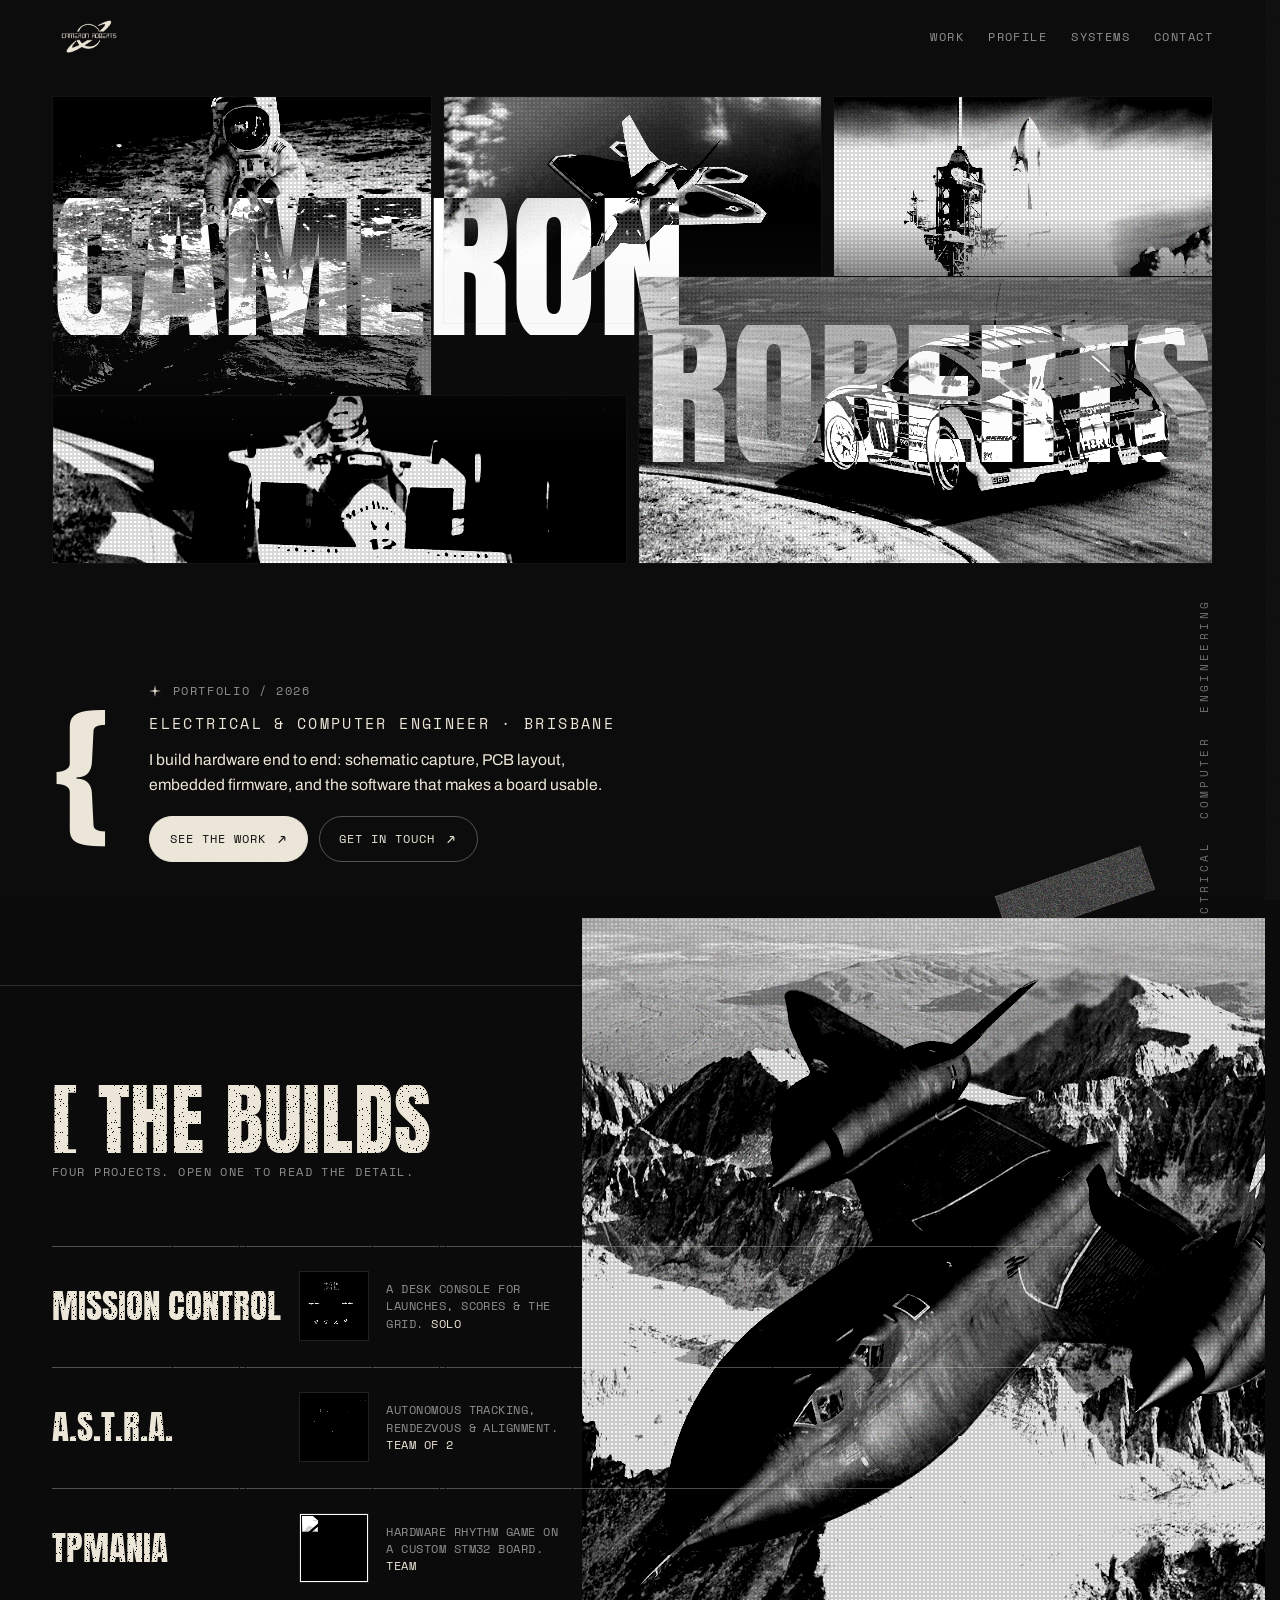
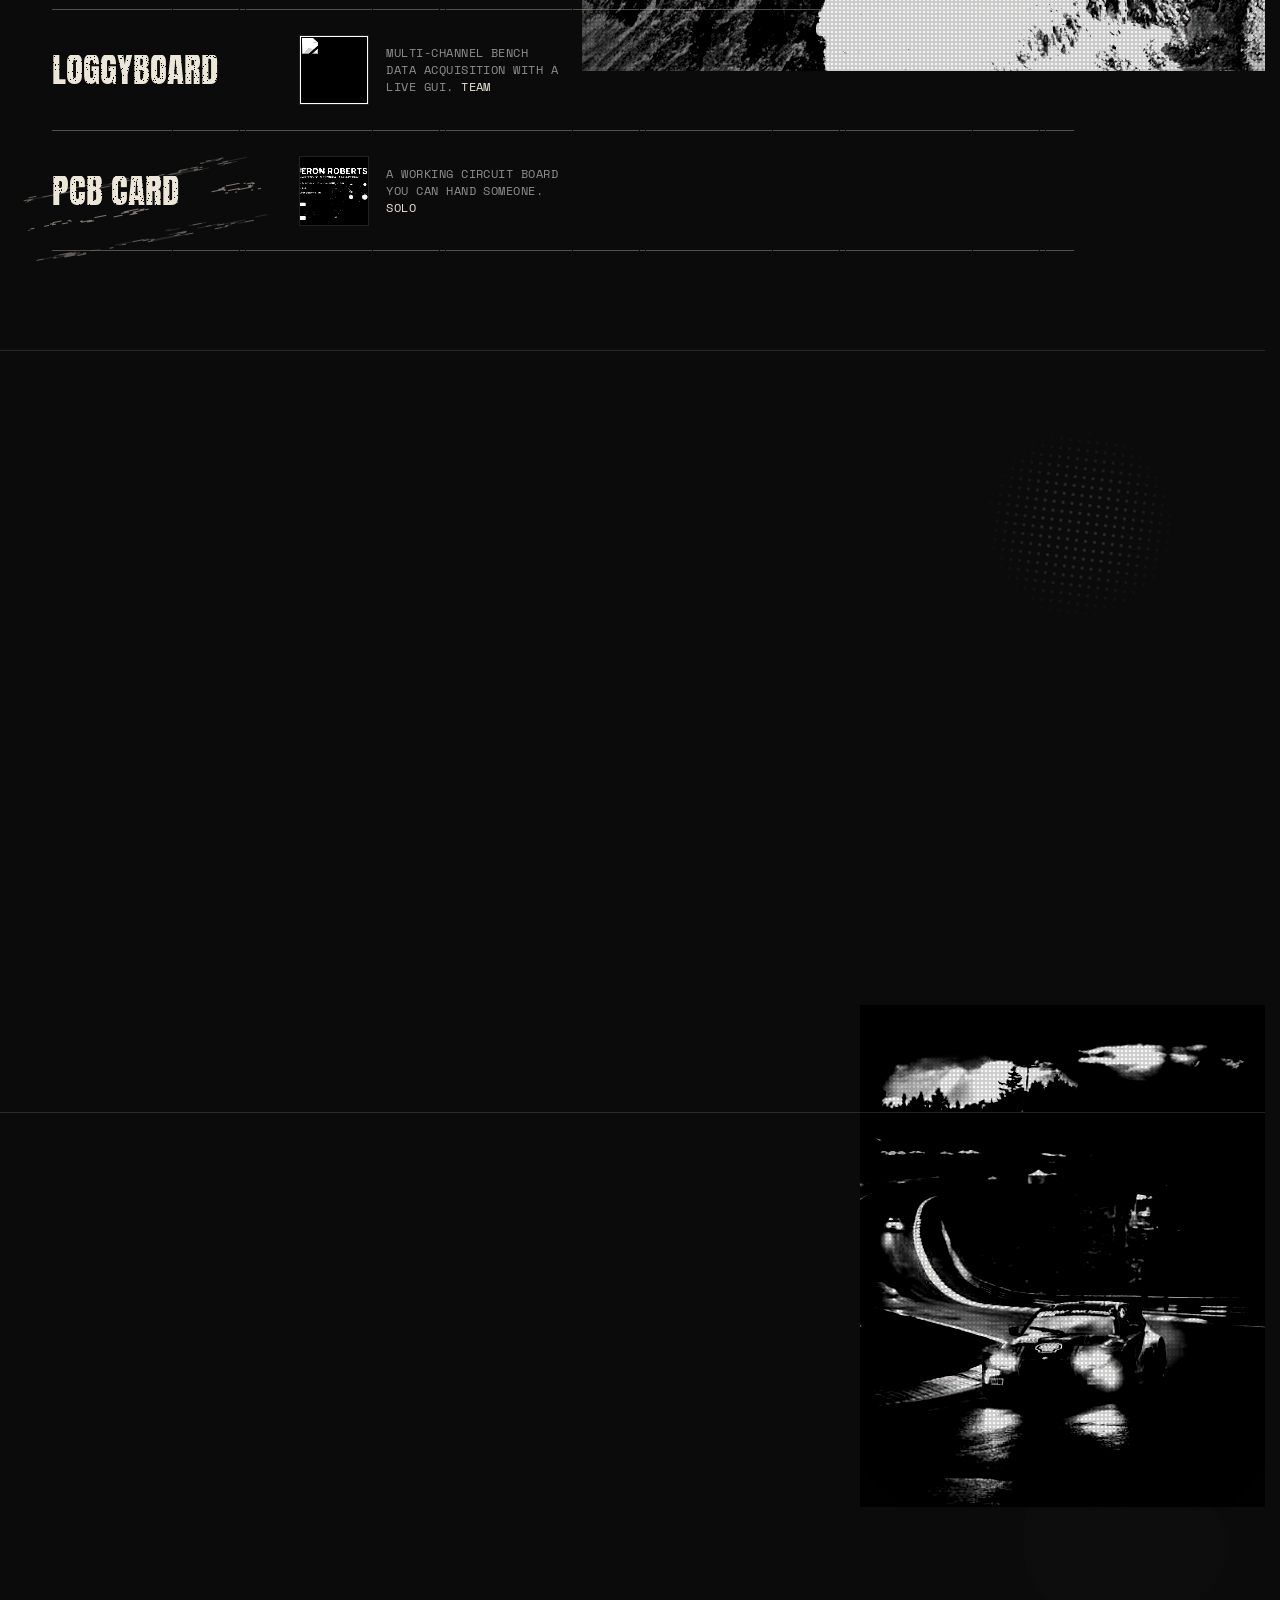
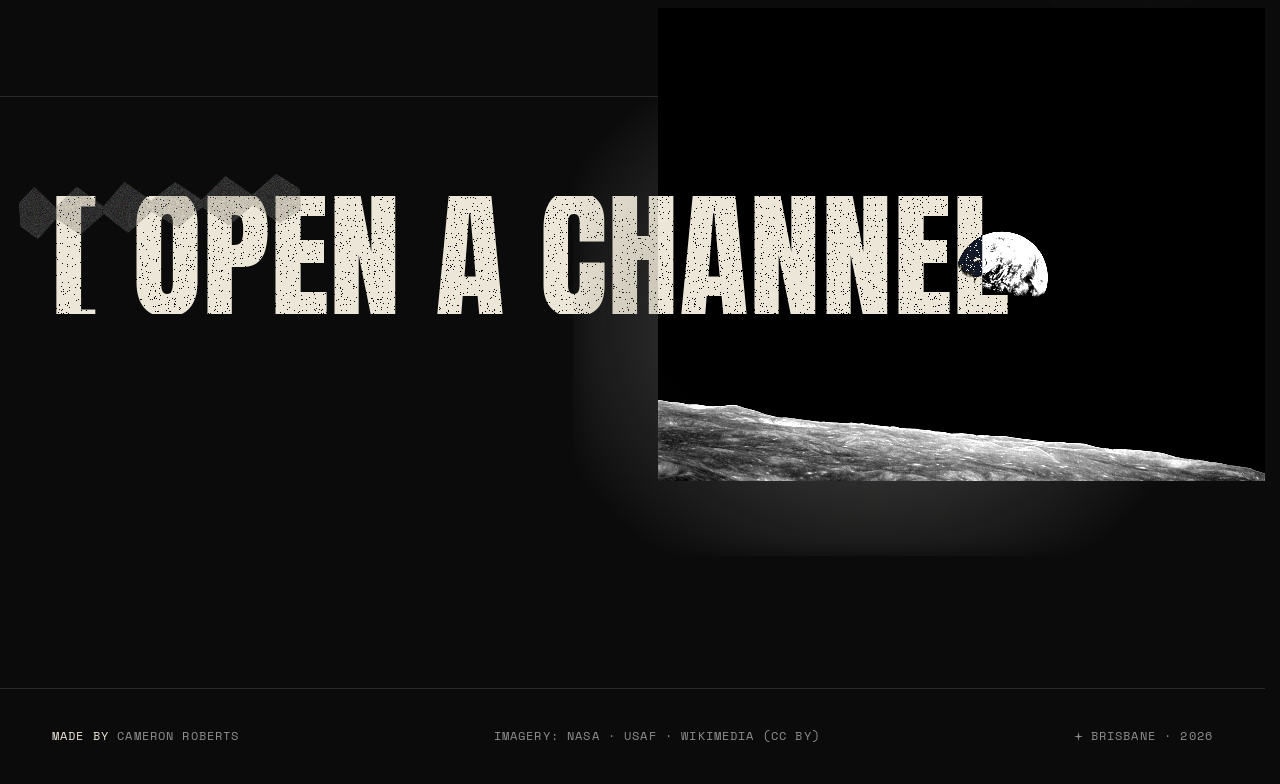
==== index.html @ d5a734cd "Add 3D wireframe cinematic intro on first load - New assets/js/intro3d.js: a ~9s continuous-camera f" ====
<!doctype html>
<html lang="en">
<head>
<meta charset="utf-8" />
<meta name="viewport" content="width=device-width, initial-scale=1, viewport-fit=cover" />
<title>Cameron Roberts — Portfolio</title>
<meta name="description" content="Cameron Roberts. Electrical and computer engineer in Brisbane. Hardware end to end: schematic, PCB, firmware, and the software that makes it usable." />
<meta name="theme-color" content="#0b0b0b" />
<link rel="icon" href="assets/img/logo.svg" type="image/svg+xml" />
<meta property="og:type" content="website" />
<meta property="og:title" content="Cameron Roberts — Portfolio" />
<meta property="og:description" content="Electrical and computer engineer. Hardware end to end." />
<meta property="og:image" content="https://cameronroberts.me/Photos/card.png" />
<meta property="og:url" content="https://cameronroberts.me" />
<meta name="twitter:card" content="summary_large_image" />
<link rel="preconnect" href="https://fonts.googleapis.com" />
<link rel="preconnect" href="https://fonts.gstatic.com" crossorigin />
<link href="https://fonts.googleapis.com/css2?family=Anton&family=Archivo:wght@400;500;600;800;900&family=Space+Mono:wght@400;700&display=swap" rel="stylesheet" />
<link rel="stylesheet" href="assets/css/main.css" />
<script>if(!window.matchMedia('(prefers-reduced-motion:reduce)').matches){document.documentElement.classList.add('js');}</script>
<!-- intro gate: decide (synchronously) whether the 3D intro plays this load -->
<script>(function(){var play=false;try{play=!matchMedia('(prefers-reduced-motion:reduce)').matches&&!(innerWidth<820||/Mobi|Android|iPhone|iPad/i.test(navigator.userAgent))&&!sessionStorage.getItem('introPlayed')&&!(navigator.connection&&navigator.connection.saveData);if(play){var c=document.createElement('canvas');play=!!(window.WebGLRenderingContext&&(c.getContext('webgl')||c.getContext('experimental-webgl')));}}catch(e){play=false;}window.PLAY_INTRO=play;if(play){try{sessionStorage.setItem('introPlayed','1');}catch(e){}var s=document.createElement('style');s.textContent='#loader{display:none!important}';document.head.appendChild(s);}})();</script>
<script type="importmap">
{"imports":{"three":"https://cdn.jsdelivr.net/npm/three@0.160.0/build/three.module.js","three/addons/":"https://cdn.jsdelivr.net/npm/three@0.160.0/examples/jsm/","gsap":"https://cdn.jsdelivr.net/npm/gsap@3.12.5/+esm"}}
</script>
<script type="module" src="assets/js/intro3d.js"></script>
</head>
<body>

<a class="skip-link" href="#main">Skip to content</a>
<div class="filmgrain" aria-hidden="true"></div>

<!-- GLITCH LOADER -->
<div class="loader" id="loader" aria-hidden="true">
  <img class="loader__logo" src="assets/img/logo.png" alt="" />
  <div class="loader__line mono">Receiving signal</div>
  <div class="loader__scan" aria-hidden="true"></div>
</div>

<!-- ============================ MASTHEAD ============================ -->
<header>
  <nav class="nav" aria-label="Primary">
    <a class="brand" href="#main"><img src="assets/img/logo.png" alt="Cameron Roberts" /></a>
    <div class="nav__links">
      <a href="#work">Work</a><a href="#profile">Profile</a><a href="#systems">Systems</a><a href="#contact">Contact</a>
    </div>
  </nav>

  <section class="masthead" aria-labelledby="mh-h1">
    <h1 id="mh-h1" class="vh">Cameron Roberts, electrical and computer engineer in Brisbane.</h1>

    <div class="collage" aria-hidden="true">
      <figure class="c1"><img src="assets/img/aldrin.jpg" alt="" loading="eager" /></figure>
      <figure class="c2"><img src="assets/img/jet1.jpg" alt="" loading="eager" /></figure>
      <figure class="c3"><img src="assets/img/space1.jpg" alt="" loading="eager" /></figure>
      <figure class="c4"><img src="assets/img/nur.jpg" alt="" loading="lazy" /></figure>
      <figure class="c5"><img src="assets/img/moto1.jpg" alt="" loading="lazy" /></figure>
      <div class="blend"><span>Cameron</span><span>Roberts</span></div>
    </div>

    <div class="introbar">
      <span class="brace" aria-hidden="true">{</span>
      <div class="mh__info">
        <div class="mh__kicker"><span class="star" aria-hidden="true"></span><span class="mono">Portfolio / 2026</span></div>
        <p class="mh__role">Electrical &amp; Computer Engineer · Brisbane</p>
        <p class="mh__intro">I build hardware end to end: schematic capture, PCB layout, embedded firmware, and the software that makes a board usable.</p>
        <div class="mh__cta">
          <a class="pill pill--solid" href="#work">See the work<span class="pill__arrow" aria-hidden="true">↗</span></a>
          <a class="pill" href="#contact">Get in touch<span class="pill__arrow" aria-hidden="true">↗</span></a>
        </div>
      </div>
      <div class="mh__side" aria-hidden="true"><span>Electrical</span><span>Computer</span><span>Engineering</span></div>
    </div>
    <div class="scrap scrap--tape" aria-hidden="true" style="bottom:7%;right:9%"></div>
  </section>
</header>

<main id="main">
  <!-- ============================ WORK ============================ -->
  <section class="sec" id="work" aria-labelledby="work-title">
    <div class="work__aside" aria-hidden="true"><img src="assets/img/jet2.jpg" alt="" loading="lazy" /></div>
    <div class="scrap scrap--scratch" aria-hidden="true" style="bottom:9%;left:1%"></div>
    <div class="wrap">
      <header class="sec__head" data-reveal>
        <h2 class="sec__title glitch" id="work-title" data-text="[ The Builds">[ The Builds</h2>
        <p class="sec__sub">Four projects. Open one to read the detail.</p>
      </header>
      <div class="worklist" data-reveal>
        <div class="wrows">
          <button class="wrow" type="button" data-dialog="dlg-mission" aria-haspopup="dialog">
            <span class="wtitle glitch" data-text="Mission Control">Mission Control</span>
            <span class="wthumb"><img src="assets/img/MISSIONCONTROL.png" alt="" loading="lazy" /></span>
            <span class="wblurb">A desk console for launches, scores &amp; the grid. <em>Solo</em></span>
          </button>
          <button class="wrow" type="button" data-dialog="dlg-astra" aria-haspopup="dialog">
            <span class="wtitle glitch" data-text="A.S.T.R.A.">A.S.T.R.A.</span>
            <span class="wthumb"><img src="Photos/GUI_ASTRA.png" alt="" loading="lazy" /></span>
            <span class="wblurb">Autonomous tracking, rendezvous &amp; alignment. <em>Team of 2</em></span>
          </button>
          <button class="wrow" type="button" data-dialog="dlg-tpmania" aria-haspopup="dialog">
            <span class="wtitle glitch" data-text="TPMania">TPMania</span>
            <span class="wthumb"><img src="Photos/TPmania.png" alt="" loading="lazy" /></span>
            <span class="wblurb">Hardware rhythm game on a custom STM32 board. <em>Team</em></span>
          </button>
          <button class="wrow" type="button" data-dialog="dlg-loggy" aria-haspopup="dialog">
            <span class="wtitle glitch" data-text="LoggyBoard">LoggyBoard</span>
            <span class="wthumb"><img src="Photos/Loggy.png" alt="" loading="lazy" /></span>
            <span class="wblurb">Multi-channel bench data acquisition with a live GUI. <em>Team</em></span>
          </button>
          <button class="wrow" type="button" data-dialog="dlg-card" aria-haspopup="dialog">
            <span class="wtitle glitch" data-text="PCB Card">PCB Card</span>
            <span class="wthumb"><img src="Photos/card.png" alt="" loading="lazy" /></span>
            <span class="wblurb">A working circuit board you can hand someone. <em>Solo</em></span>
          </button>
        </div>
      </div>
    </div>
  </section>

  <!-- ============================ PROFILE ============================ -->
  <section class="sec" id="profile" aria-labelledby="profile-title">
    <div class="profile__aside" aria-hidden="true"><img src="assets/img/gt3.jpeg" alt="" loading="lazy" /></div>
    <div class="scrap scrap--dots" aria-hidden="true" style="top:10%;right:7%"></div>
    <div class="wrap">
      <header class="sec__head sec__head--split" data-reveal>
        <div>
          <h2 class="sec__title glitch" id="profile-title" data-text="[ The Operator">[ The Operator</h2>
          <p class="sec__sub">The person behind the boards</p>
        </div>
        <div class="sec__shape" aria-hidden="true"></div>
      </header>
      <div class="profile__grid">
        <div data-reveal>
          <p>I'm a fourth-year Bachelor and Master of <b>Electrical &amp; Computer Engineering</b> student at the University of Queensland. I like where firmware meets fabrication: copper traces, control loops, and the moment a board you laid out yourself boots for the first time.</p>
          <p>My interests run toward <b>space, defence, and motorsport</b>. Fields where the engineering has to be ambitious and unforgiving. Off the bench I'm digging through records, or reading about Apollo.</p>
          <p>Most of what's here I designed end to end: schematic, layout, firmware, and the interface that makes the hardware usable. I like the full stack of a physical product, from the first net to the last detail.</p>
        </div>
        <div class="manifest" data-reveal>
          <div class="manifest__row"><span class="k">Discipline</span><span class="d" aria-hidden="true"></span><span class="v">Elec / Comp Eng</span></div>
          <div class="manifest__row"><span class="k">Station</span><span class="d" aria-hidden="true"></span><span class="v">UQ · Brisbane</span></div>
          <div class="manifest__row"><span class="k">Program</span><span class="d" aria-hidden="true"></span><span class="v">BE / ME · Yr 4</span></div>
          <div class="manifest__row"><span class="k">Focus</span><span class="d" aria-hidden="true"></span><span class="v">Embedded · PCB</span></div>
          <div class="manifest__row"><span class="k">Vector</span><span class="d" aria-hidden="true"></span><span class="v">Space · Defence</span></div>
          <div class="manifest__row"><span class="k">Status</span><span class="d" aria-hidden="true"></span><span class="v">Open to roles</span></div>
        </div>
      </div>
    </div>
  </section>

  <!-- ============================ SYSTEMS ============================ -->
  <section class="sec" id="systems" aria-labelledby="systems-title">
    <div class="scrap scrap--blob" aria-hidden="true" style="bottom:12%;right:3%"></div>
    <div class="wrap">
      <header class="sec__head" data-reveal>
        <h2 class="sec__title glitch" id="systems-title" data-text="[ Systems">[ Systems</h2>
        <p class="sec__sub">What I bring to the bench</p>
      </header>
      <div class="caps" data-reveal>
        <div class="cap"><h3>Hardware <span class="n">/01</span></h3><ul><li>Schematic capture</li><li>Multi-layer PCB</li><li>RF / antenna</li><li>Signal integrity</li><li>Design for mfg</li></ul></div>
        <div class="cap"><h3>Embedded <span class="n">/02</span></h3><ul><li>C / C++</li><li>STM32 · nRF52</li><li>ESP32 · RTOS</li><li>BLE · I2C · SPI</li><li>Bare-metal</li></ul></div>
        <div class="cap"><h3>Control / Vision <span class="n">/03</span></h3><ul><li>Closed-loop control</li><li>Servo drive</li><li>Computer vision</li><li>ArUco tracking</li><li>Sensor fusion</li></ul></div>
        <div class="cap"><h3>Interfaces <span class="n">/04</span></h3><ul><li>Custom GUIs</li><li>Live telemetry</li><li>Python tooling</li><li>Data logging</li><li>Web front-ends</li></ul></div>
      </div>
    </div>
  </section>

  <!-- ============================ CONTACT ============================ -->
  <section class="sec" id="contact" aria-labelledby="contact-title">
    <div class="contact__aside" aria-hidden="true"><img src="assets/img/earthrise.jpg" alt="" loading="lazy" /></div>
    <div class="scrap scrap--tear" aria-hidden="true" style="top:13%;left:1.5%"></div>
    <div class="wrap">
      <h2 class="contact__big glitch" id="contact-title" data-text="[ Open a channel">[ Open a channel</h2>
      <div class="channels">
        <a class="channel" href="mailto:cameron.roberts1502@gmail.com" data-reveal>
          <span class="channel__k">Email</span><span class="channel__v">cameron.roberts1502@gmail.com</span><span class="channel__arrow" aria-hidden="true">↗</span>
        </a>
        <a class="channel" href="https://www.linkedin.com/in/cameron-roberts-b2ba00300/" target="_blank" rel="noopener noreferrer" data-reveal>
          <span class="channel__k">LinkedIn</span><span class="channel__v">in/cameron-roberts <small>opens in new tab</small></span><span class="channel__arrow" aria-hidden="true">↗</span>
        </a>
        <a class="channel" href="https://github.com/cameronroberts1502" target="_blank" rel="noopener noreferrer" data-reveal>
          <span class="channel__k">GitHub</span><span class="channel__v">@cameronroberts1502 <small>opens in new tab</small></span><span class="channel__arrow" aria-hidden="true">↗</span>
        </a>
      </div>
    </div>
  </section>
</main>

<footer>
  <span><b>Made by</b> Cameron Roberts</span>
  <span>Imagery: NASA · USAF · Wikimedia (CC BY)</span>
  <span><span class="star" aria-hidden="true"></span> Brisbane · <span id="year">2026</span></span>
</footer>

<!-- ============================ PROJECT DIALOGS ============================ -->
<section aria-label="Project details">
<dialog id="dlg-mission" aria-labelledby="dlg-mission-t">
  <div class="dlg__head">
    <div><h2 class="dlg__title" id="dlg-mission-t">Mission Control</h2><p class="dlg__sub">A desk console for launches, scores &amp; the grid · Solo</p></div>
    <button class="dlg__close" type="button" data-close aria-label="Close"><span aria-hidden="true">✕</span></button>
  </div>
  <div class="dlg__body">
    <h3>Overview</h3>
    <p>A small desk device that keeps the things I follow one button away. A custom PCB built around a Seeed Studio XIAO ESP32-C3 drives an OLED display and four tactile buttons, pulling live data over Wi-Fi and rendering it on the screen.</p>
    <p>Each button is a mode. One cycles the top five upcoming rocket launches with a live countdown to lift-off. The others jump to NBA live scores, NHL live scores, and a Formula 1 view: countdown to the next race, the latest race results, and the current drivers' championship ladder.</p>
    <h3>Specifications</h3>
    <dl class="dlg__spec">
      <div><dt>MCU</dt><dd>Seeed XIAO ESP32-C3</dd></div><div><dt>Display</dt><dd>OLED (SPI)</dd></div>
      <div><dt>Input</dt><dd>4 tactile buttons</dd></div><div><dt>Link</dt><dd>Wi-Fi · REST APIs</dd></div>
      <div><dt>Board</dt><dd>Custom PCB</dd></div><div><dt>Power</dt><dd>USB-C</dd></div>
    </dl>
    <h3>Highlights</h3>
    <ul class="dlg__points">
      <li>One custom board integrating the ESP32-C3, OLED and four-button I/O.</li>
      <li>Firmware fetches and parses live JSON over Wi-Fi, then lays it out on the OLED.</li>
      <li>Four modes: launch countdowns, NBA scores, NHL scores, and Formula 1.</li>
      <li>F1 mode shows the next-race countdown, latest results and the drivers' standings.</li>
    </ul>
    <h3>Gallery</h3>
    <div class="dlg__gallery"><img src="assets/img/MISSIONCONTROL.png" alt="Mission Control PCB layout: a board around a Seeed XIAO ESP32-C3 with an OLED footprint and four buttons marked with rocket, basketball, hockey and chequered-flag icons." loading="lazy" /></div>
  </div>
</dialog>
<dialog id="dlg-astra" aria-labelledby="dlg-astra-t">
  <div class="dlg__head">
    <div><h2 class="dlg__title" id="dlg-astra-t">A.S.T.R.A.</h2><p class="dlg__sub">Autonomous tracking, rendezvous &amp; alignment · Team of 2</p></div>
    <button class="dlg__close" type="button" data-close aria-label="Close"><span aria-hidden="true">✕</span></button>
  </div>
  <div class="dlg__body">
    <h3>Overview</h3>
    <p>A vehicle that finds a target, lines itself up, and closes the gap on its own. A pan-and-tilt camera locks onto a fiducial marker, estimates its relative pose, and drives a closed-loop alignment until capture. The rendezvous problem real spacecraft solve, scaled to the bench.</p>
    <p>An ESP32-CAM streams frames processed for ArUco marker detection, recovering the target's relative position and orientation. Seeed XIAO nRF52840 controllers run the control loop and drive pan/tilt servos to keep the marker centred, while a Bluetooth Low Energy link carries telemetry between nodes.</p>
    <h3>Specifications</h3>
    <dl class="dlg__spec">
      <div><dt>Controller</dt><dd>XIAO nRF52840</dd></div><div><dt>Vision</dt><dd>ESP32-CAM · ArUco</dd></div>
      <div><dt>Actuation</dt><dd>Pan / tilt servos</dd></div><div><dt>Link</dt><dd>Bluetooth LE</dd></div>
      <div><dt>Language</dt><dd>C</dd></div><div><dt>Role</dt><dd>Team of two</dd></div>
    </dl>
    <h3>Highlights</h3>
    <ul class="dlg__points">
      <li>Closed-loop visual servoing: detect marker, estimate pose, correct, converge.</li>
      <li>Wireless BLE command and telemetry between distributed microcontroller nodes.</li>
      <li>Hand-tuned control loop built for deterministic, low-latency response.</li>
      <li>Spanned mechanics, electronics, vision and firmware across two people.</li>
    </ul>
    <h3>Gallery</h3>
    <div class="dlg__gallery">
      <img src="Photos/GUI_ASTRA.png" alt="A.S.T.R.A. mission-control interface: range to target, link quality, closing velocity and live pitch, yaw and roll readouts." loading="lazy" />
      <video controls muted playsinline preload="metadata" poster="Photos/ASTRA.png" aria-label="Video of the A.S.T.R.A. platform tracking its docking target.">
        <source src="Photos/IMG_4464.mp4" type="video/mp4" />
      </video>
    </div>
  </div>
</dialog>

<dialog id="dlg-tpmania" aria-labelledby="dlg-tpmania-t">
  <div class="dlg__head">
    <div><h2 class="dlg__title" id="dlg-tpmania-t">TPMania</h2><p class="dlg__sub">A hardware rhythm game built from scratch · Team</p></div>
    <button class="dlg__close" type="button" data-close aria-label="Close"><span aria-hidden="true">✕</span></button>
  </div>
  <div class="dlg__body">
    <h3>Overview</h3>
    <p>An arcade-style rhythm game that runs on hardware we designed and assembled, not on a screen. Players hit illuminated buttons in time with patterns rendered across an LED matrix, all orchestrated by an STM32 reading input and driving the lights in real time.</p>
    <p>A custom PCB ties together the STM32, the LED matrix and a bank of illuminated arcade buttons. Firmware handles beat timing, input scanning, scoring and the lighting choreography under a tight real-time budget.</p>
    <h3>Specifications</h3>
    <dl class="dlg__spec">
      <div><dt>Controller</dt><dd>STM32</dd></div><div><dt>Display</dt><dd>LED matrix</dd></div>
      <div><dt>Input</dt><dd>Arcade buttons</dd></div><div><dt>Board</dt><dd>Custom PCB</dd></div>
    </dl>
    <h3>Highlights</h3>
    <ul class="dlg__points">
      <li>One custom board integrating the MCU, matrix driving and button I/O.</li>
      <li>Real-time input scanning and beat sync under a tight timing budget.</li>
      <li>Hardware, firmware and gameplay split across the team.</li>
    </ul>
    <h3>Gallery</h3>
    <div class="dlg__gallery"><img src="Photos/TPmania.png" alt="TPMania arcade rhythm game: custom PCB with an LED matrix and illuminated arcade buttons." loading="lazy" /></div>
  </div>
</dialog>

<dialog id="dlg-loggy" aria-labelledby="dlg-loggy-t">
  <div class="dlg__head">
    <div><h2 class="dlg__title" id="dlg-loggy-t">LoggyBoard</h2><p class="dlg__sub">Multi-channel data acquisition &amp; logging · Team</p></div>
    <button class="dlg__close" type="button" data-close aria-label="Close"><span aria-hidden="true">✕</span></button>
  </div>
  <div class="dlg__body">
    <h3>Overview</h3>
    <p>A bench instrument that captures what you actually need when characterising a circuit or a moving rig: voltage, temperature and acceleration, streamed live into a custom interface for plotting and capture.</p>
    <p>A custom PCB built around an ATmega328P samples the sensors and streams readings to a bespoke GUI on a host machine for live visualisation and logging, with reliable framing so the data stays clean.</p>
    <h3>Specifications</h3>
    <dl class="dlg__spec">
      <div><dt>Controller</dt><dd>ATmega328P</dd></div><div><dt>Channels</dt><dd>V · Temp · Accel</dd></div>
      <div><dt>Board</dt><dd>Custom PCB</dd></div><div><dt>Interface</dt><dd>Custom GUI</dd></div>
    </dl>
    <h3>Highlights</h3>
    <ul class="dlg__points">
      <li>Custom board and firmware sampling three sensor domains at once.</li>
      <li>Live streaming to a bespoke GUI for real-time plotting and capture.</li>
      <li>Reliable framing so logged data stays clean and analysable.</li>
    </ul>
    <h3>Gallery</h3>
    <div class="dlg__gallery"><img src="Photos/Loggy.png" alt="LoggyBoard data-acquisition PCB sampling voltage, temperature and acceleration." loading="lazy" /></div>
  </div>
</dialog>

<dialog id="dlg-card" aria-labelledby="dlg-card-t">
  <div class="dlg__head">
    <div><h2 class="dlg__title" id="dlg-card-t">PCB Card</h2><p class="dlg__sub">A circuit board you can hand someone · Solo</p></div>
    <button class="dlg__close" type="button" data-close aria-label="Close"><span aria-hidden="true">✕</span></button>
  </div>
  <div class="dlg__body">
    <h3>Overview</h3>
    <p>A business card that's also a working circuit board. Hand it over, tap it to a phone, and it talks back: an antenna and NFC chip laid straight into the copper. No battery, no app, just tuned RF and a layout that doubles as the card's identity.</p>
    <h3>Specifications</h3>
    <dl class="dlg__spec">
      <div><dt>Board</dt><dd>Custom PCB</dd></div><div><dt>RF</dt><dd>Trace antenna</dd></div>
      <div><dt>Chip</dt><dd>NFC</dd></div><div><dt>Power</dt><dd>Harvested</dd></div>
    </dl>
    <h3>Highlights</h3>
    <ul class="dlg__points">
      <li>Antenna designed directly into the copper. RF layout that has to work.</li>
      <li>Passive tap-to-share with no battery or app.</li>
      <li>Layout doubles as graphic identity.</li>
    </ul>
    <h3>Gallery</h3>
    <div class="dlg__gallery"><img src="Photos/card.png" alt="A PCB business card with an NFC trace antenna etched into the copper." loading="lazy" /></div>
  </div>
</dialog>
</section>

<script src="assets/js/main.js" defer></script>
</body>
</html>
---- assets/css/main.css ----
/* =============================================================
   Cameron Roberts — grunge editorial (monochrome)
   Pure black ground · off-white · NO colour accent.
   Texture on photos + display type. 90s glitch on hover.
   ink #ECE6D8 on #0b0b0b = 15.8:1.
   ============================================================= */

:root{
  --bg:#0b0b0b; --bg-2:#141414; --panel:#191919;
  --ink:#ECE6D8; --muted:#8f8f8f; --faint:#6f6f6f;
  --rule:rgba(236,230,216,.14); --rule-2:rgba(236,230,216,.32);

  --display:'Anton', Impact, sans-serif;
  --grotesk:'Archivo', system-ui, sans-serif;
  --mono:'Space Mono', ui-monospace, monospace;

  --ease:cubic-bezier(.16,1,.3,1);
  --max:1280px; --pad:clamp(1.1rem,4.5vw,3.25rem);

  --noise:url("data:image/svg+xml,%3Csvg xmlns='http://www.w3.org/2000/svg' width='200' height='200'%3E%3Cfilter id='n'%3E%3CfeTurbulence type='fractalNoise' baseFrequency='.85' numOctaves='2' stitchTiles='stitch'/%3E%3C/filter%3E%3Crect width='100%25' height='100%25' filter='url(%23n)'/%3E%3C/svg%3E");
  --grunge:url("data:image/svg+xml,%3Csvg xmlns='http://www.w3.org/2000/svg' width='260' height='260'%3E%3Cfilter id='g'%3E%3CfeTurbulence type='fractalNoise' baseFrequency='.85' numOctaves='2'/%3E%3CfeColorMatrix type='matrix' values='0 0 0 0 0 0 0 0 0 0 0 0 0 0 0 0 0 0 1 0'/%3E%3CfeComponentTransfer%3E%3CfeFuncA type='discrete' tableValues='0 0 0 1 1 1 1 1 1 1'/%3E%3C/feComponentTransfer%3E%3C/filter%3E%3Crect width='100%25' height='100%25' filter='url(%23g)'/%3E%3C/svg%3E");
  /* lighter erosion (~10% holes) for the big name so it stays legible over greys */
  --grunge-light:url("data:image/svg+xml,%3Csvg xmlns='http://www.w3.org/2000/svg' width='300' height='300'%3E%3Cfilter id='gl'%3E%3CfeTurbulence type='fractalNoise' baseFrequency='.7' numOctaves='2'/%3E%3CfeColorMatrix type='matrix' values='0 0 0 0 0 0 0 0 0 0 0 0 0 0 0 0 0 0 1 0'/%3E%3CfeComponentTransfer%3E%3CfeFuncA type='discrete' tableValues='0 1 1 1 1 1 1 1 1 1'/%3E%3C/feComponentTransfer%3E%3C/filter%3E%3Crect width='100%25' height='100%25' filter='url(%23gl)'/%3E%3C/svg%3E");
  /* coarse torn-grain for the photo dissolve (big chunky speckle, ~30% holes) */
  --dissolve:url("data:image/svg+xml,%3Csvg xmlns='http://www.w3.org/2000/svg' width='420' height='420'%3E%3Cfilter id='d'%3E%3CfeTurbulence type='fractalNoise' baseFrequency='.045' numOctaves='2'/%3E%3CfeColorMatrix type='matrix' values='0 0 0 0 0 0 0 0 0 0 0 0 0 0 0 0 0 0 1 0'/%3E%3CfeComponentTransfer%3E%3CfeFuncA type='discrete' tableValues='0 0 0 1 1 1 1 1 1 1'/%3E%3C/feComponentTransfer%3E%3C/filter%3E%3Crect width='100%25' height='100%25' filter='url(%23d)'/%3E%3C/svg%3E");
}

*{box-sizing:border-box}
html{-webkit-text-size-adjust:100%;scroll-behavior:smooth;scrollbar-gutter:stable}
:where(section,#main){scroll-margin-top:4.5rem}
body{margin:0;background:var(--bg);color:var(--ink);font-family:var(--grotesk);font-weight:400;
  font-size:1.02rem;line-height:1.6;-webkit-font-smoothing:antialiased;overflow-x:hidden}
body.dialog-open{overflow:hidden}
img{max-width:100%;display:block}
a{color:inherit;text-decoration:none}
::selection{background:var(--ink);color:#0b0b0b}
:focus-visible{outline:3px solid var(--bg);outline-offset:2px;box-shadow:0 0 0 4px var(--ink);border-radius:1px}
@media (forced-colors:active){:focus-visible{outline:3px solid CanvasText}}
.vh{position:absolute!important;width:1px;height:1px;padding:0;margin:-1px;overflow:hidden;clip:rect(0 0 0 0);white-space:nowrap;border:0}

/* messiness: faint full-page grain + scattered scrap patches (decorative, readable) */
.filmgrain{position:fixed;inset:0;z-index:85;pointer-events:none;opacity:.06;mix-blend-mode:overlay;background-image:var(--noise)}
.scrap{position:absolute;z-index:0;pointer-events:none}
/* 1 - torn grain strip */
.scrap--tear{width:clamp(160px,22vw,300px);height:clamp(42px,5vw,72px);background:var(--noise);background-size:120px;opacity:.4;mix-blend-mode:overlay;transform:rotate(-4deg);
  clip-path:polygon(0 32%,6% 8%,13% 42%,21% 12%,30% 46%,38% 10%,47% 42%,56% 16%,65% 46%,74% 12%,83% 44%,92% 14%,100% 40%,100% 72%,92% 92%,83% 60%,74% 90%,65% 58%,56% 88%,47% 60%,38% 90%,30% 58%,21% 88%,13% 60%,6% 90%,0 68%)}
/* 2 - halftone smear */
.scrap--dots{width:clamp(120px,15vw,210px);aspect-ratio:1;opacity:.14;transform:rotate(7deg);
  background:radial-gradient(circle,var(--ink) 1.3px,transparent 1.7px) 0 0/9px 9px;
  -webkit-mask:radial-gradient(circle,#000 28%,transparent 72%);mask:radial-gradient(circle,#000 28%,transparent 72%)}
/* 3 - scratchy lines */
.scrap--scratch{width:clamp(150px,20vw,260px);height:clamp(70px,9vw,120px);opacity:.5;
  background:url("data:image/svg+xml,%3Csvg xmlns='http://www.w3.org/2000/svg' width='260' height='120'%3E%3Cfilter id='r'%3E%3CfeTurbulence baseFrequency='0.015 0.16' numOctaves='2' result='n'/%3E%3CfeDisplacementMap in='SourceGraphic' in2='n' scale='16'/%3E%3C/filter%3E%3Cg filter='url(%23r)' stroke='%23ECE6D8' stroke-width='1.1' fill='none'%3E%3Cpath d='M6 28H254'/%3E%3Cpath d='M6 60H254'/%3E%3Cpath d='M6 92H254'/%3E%3C/g%3E%3C/svg%3E") center/contain no-repeat;transform:rotate(-11deg)}
/* 4 - organic grain blob */
.scrap--blob{width:clamp(120px,16vw,210px);height:clamp(95px,12vw,165px);background:var(--noise);background-size:100px;opacity:.4;mix-blend-mode:overlay;transform:rotate(9deg);border-radius:46% 54% 63% 37%/44% 40% 60% 56%}
/* 5 - taped corner */
.scrap--tape{width:clamp(95px,12vw,155px);height:clamp(28px,3.6vw,46px);opacity:.6;transform:rotate(-19deg);
  background:rgba(236,230,216,.05);background-image:var(--noise);background-size:90px;background-blend-mode:overlay;box-shadow:inset 0 0 0 1px rgba(236,230,216,.09)}

/* texture on photos + display type only */
.collage figure::before,.work__aside::before{content:"";position:absolute;inset:0;z-index:2;pointer-events:none;opacity:.55;mix-blend-mode:overlay;background-image:var(--noise)}
.blend span,.sec__title,.contact__big,.wtitle{-webkit-mask-image:var(--grunge);mask-image:var(--grunge);-webkit-mask-repeat:repeat;mask-repeat:repeat;-webkit-mask-size:260px;mask-size:260px}
@media (forced-colors:active){.blend span,.sec__title,.contact__big,.wtitle{-webkit-mask-image:none;mask-image:none}}
.blend span{-webkit-mask-image:var(--grunge-light);mask-image:var(--grunge-light);-webkit-mask-size:320px;mask-size:320px}

/* glitch keyframes (global; hover rules gated below) */
@keyframes glA{0%{clip-path:inset(0 0 85% 0);transform:translate(-4px,-1px)}30%{clip-path:inset(44% 0 36% 0);transform:translate(4px,1px)}60%{clip-path:inset(74% 0 8% 0);transform:translate(-3px,0)}100%{clip-path:inset(0 0 95% 0);transform:translate(0)}}
@keyframes glB{0%{clip-path:inset(70% 0 10% 0);transform:translate(4px,1px)}40%{clip-path:inset(18% 0 62% 0);transform:translate(-4px,-1px)}100%{clip-path:inset(55% 0 30% 0);transform:translate(2px,0)}}
@keyframes glSkew{0%,100%{transform:translate(0)}25%{transform:translate(-2px,0)}75%{transform:translate(2px,0)}}
@keyframes imgGl2{0%,100%{transform:translate(0)}20%{transform:translate(-3px,1px)}40%{transform:translate(3px,-1px)}60%{transform:translate(-2px,0)}80%{transform:translate(2px,1px)}}

.glitch{position:relative}
@media (hover:hover) and (pointer:fine) and (prefers-reduced-motion:no-preference){
  .glitch::before,.glitch::after{content:attr(data-text);position:absolute;left:0;top:0;width:100%;pointer-events:none;opacity:0}
  .glitch:hover::before{opacity:.9;color:#fff;mix-blend-mode:screen;animation:glA .5s steps(2,end) 3}
  .glitch:hover::after{opacity:.7;color:#9a9a9a;animation:glB .5s steps(2,end) 3}
  .glitch:hover{animation:glSkew .32s steps(2,end) 3}
  .collage figure:hover img,.wrow:hover .wthumb img{animation:imgGl2 .4s steps(4,end) 2;filter:grayscale(1) contrast(3.8) brightness(1.28) drop-shadow(2px 0 0 rgba(255,255,255,.45)) drop-shadow(-2px 0 0 rgba(150,150,150,.5))}
  .collage:hover .blend span{animation:glSkew .3s steps(2,end) 3}
  .wrow:hover .wtitle::before{opacity:.9;color:#fff;mix-blend-mode:screen;animation:glA .5s steps(2,end) 3}
  .wrow:hover .wtitle::after{opacity:.7;color:#9a9a9a;animation:glB .5s steps(2,end) 3}
}

.skip-link{position:fixed;top:8px;left:8px;z-index:300;transform:translateY(-160%);background:var(--ink);color:#0b0b0b;font-family:var(--mono);font-size:.78rem;padding:.6rem .9rem;transition:transform .18s var(--ease)}
.skip-link:focus{transform:none}
.wrap{max-width:var(--max);margin-inline:auto;padding-inline:var(--pad);width:100%}
.mono{font-family:var(--mono);font-size:.72rem;letter-spacing:.14em;text-transform:uppercase;color:var(--muted)}
.star{display:inline-block;width:.74em;height:.74em;vertical-align:-.06em;background:currentColor;
  -webkit-mask:url("data:image/svg+xml,%3Csvg xmlns='http://www.w3.org/2000/svg' viewBox='0 0 24 24'%3E%3Cpath d='M12 0L13.7 10.3L24 12L13.7 13.7L12 24L10.3 13.7L0 12L10.3 10.3Z'/%3E%3C/svg%3E") center/contain no-repeat;
  mask:url("data:image/svg+xml,%3Csvg xmlns='http://www.w3.org/2000/svg' viewBox='0 0 24 24'%3E%3Cpath d='M12 0L13.7 10.3L24 12L13.7 13.7L12 24L10.3 13.7L0 12L10.3 10.3Z'/%3E%3C/svg%3E") center/contain no-repeat}
#main:focus{outline:none}
main[inert]{filter:blur(1px)}
.cross{position:absolute;width:14px;height:14px;opacity:.5;pointer-events:none}
.cross::before,.cross::after{content:"";position:absolute;background:var(--rule-2)}
.cross::before{left:50%;top:0;width:1px;height:100%}.cross::after{top:50%;left:0;height:1px;width:100%}

/* pill */
.pill{display:inline-flex;align-items:center;gap:.7rem;min-height:46px;padding:.6rem 1.2rem;border:1px solid var(--rule-2);border-radius:999px;font-family:var(--mono);font-size:.78rem;letter-spacing:.08em;text-transform:uppercase;color:var(--ink);transition:border-color .2s var(--ease),color .2s var(--ease),background .2s var(--ease),transform .12s var(--ease)}
.pill__arrow{font-size:1rem;line-height:1;transition:transform .2s var(--ease)}
.pill:hover{border-color:var(--ink);background:var(--ink);color:#0b0b0b}
.pill:hover .pill__arrow{transform:translate(2px,-2px)}
.pill:active{transform:scale(.97)}
.pill--solid{background:var(--ink);border-color:var(--ink);color:#0b0b0b}
.pill--solid:hover{background:#fff;border-color:#fff}

/* ============================ LOADER (glitch / signal) ============================ */
.loader{position:fixed;inset:0;z-index:200;background:var(--bg);display:none;align-items:center;justify-content:center;flex-direction:column;clip-path:inset(0 0 0 0);transition:clip-path .6s var(--ease),opacity .5s var(--ease)}
.js .loader{display:flex}
.loader.is-out{clip-path:inset(0 0 100% 0);opacity:0}
.loader__logo{width:clamp(240px,52vw,440px);height:auto;margin-bottom:1.4rem;display:block}
.loader__name{position:relative;font-family:var(--display);font-size:clamp(2.4rem,9vw,5rem);text-transform:uppercase;letter-spacing:.02em;color:var(--ink);line-height:.9}
.loader__name::before,.loader__name::after{content:attr(data-text);position:absolute;left:0;top:0;width:100%}
.loader__name::before{color:#fff;mix-blend-mode:screen;animation:glA .42s steps(2,end) 4}
.loader__name::after{color:#8a8a8a;animation:glB .42s steps(2,end) 4}
.loader__line{margin-top:1.2rem}
.loader__scan{position:absolute;inset:0;pointer-events:none;opacity:.10;background:repeating-linear-gradient(to bottom,#fff 0 1px,transparent 1px 4px)}
/* konami easter egg overlay (hidden until triggered; aria-hidden, never traps input) */
.egg{position:fixed;inset:0;z-index:300;display:grid;place-items:center;pointer-events:none;background:rgba(11,11,11,.9);opacity:0;transition:opacity .25s var(--ease)}
.egg.egg--in{opacity:1}
.egg.egg--out{opacity:0}
.egg::after{content:"";position:absolute;inset:0;opacity:.12;background:repeating-linear-gradient(to bottom,#fff 0 1px,transparent 1px 4px)}
.egg__t{position:relative;font-family:var(--display);font-weight:400;font-size:clamp(2rem,9vw,5rem);text-transform:uppercase;letter-spacing:.02em;color:var(--ink);-webkit-mask-image:var(--grunge-light);mask-image:var(--grunge-light);-webkit-mask-size:320px;mask-size:320px}
@media (hover:hover) and (pointer:fine) and (prefers-reduced-motion:no-preference){
  .egg__t::before,.egg__t::after{content:attr(data-text);position:absolute;left:0;top:0;width:100%}
  .egg__t::before{color:#fff;mix-blend-mode:screen;animation:glA .42s steps(2,end) infinite}
  .egg__t::after{color:#8a8a8a;animation:glB .42s steps(2,end) infinite}
}

/* ============================ NAV ============================ */
.nav{position:absolute;top:0;left:0;right:0;z-index:30;display:flex;align-items:center;justify-content:space-between;gap:1rem;padding:1.05rem var(--pad);max-width:var(--max);margin-inline:auto}
/* his actual logo, pre-keyed to a transparent PNG (no box, no blend needed) */
.brand{display:inline-flex;align-items:center}
.brand img{height:42px;width:auto;display:block}
.nav__links{display:flex;gap:1.5rem}
.nav__links a{font-family:var(--mono);font-size:.74rem;letter-spacing:.12em;text-transform:uppercase;color:var(--muted);transition:color .2s var(--ease)}
.nav__links a:hover{color:var(--ink);text-decoration:underline;text-underline-offset:4px}

/* ============================ MASTHEAD ============================ */
.masthead{position:relative;min-height:100dvh;display:flex;flex-direction:column;justify-content:center;gap:clamp(1.2rem,3vw,2.2rem);padding:6rem var(--pad) 2.5rem;max-width:var(--max);margin-inline:auto}
.collage{position:relative;isolation:isolate;height:min(52vh,540px);display:grid;grid-template-columns:repeat(12,1fr);grid-template-rows:repeat(8,1fr);gap:clamp(.4rem,1vw,.7rem)}
.collage figure{margin:0;position:relative;overflow:hidden;background:#000;border:1px solid rgba(236,230,216,.08)}
.collage img{width:100%;height:100%;object-fit:cover;filter:grayscale(1) contrast(3.8) brightness(1.28)}
.c1 img{object-position:50% 12%} /* keep the astronaut's head in frame */
.collage figure::after{content:"";position:absolute;inset:0;z-index:1;background:radial-gradient(circle,transparent 1px,rgba(11,11,11,.18) 1.6px) 0 0/4px 4px;mix-blend-mode:multiply}
/* darken the central band behind the name so the inverted text stays legible (photos still read through) */
.collage::after{content:"";position:absolute;left:0;right:0;top:26%;height:48%;z-index:2;pointer-events:none;background:linear-gradient(to bottom,transparent,rgba(11,11,11,.5) 28%,rgba(11,11,11,.5) 72%,transparent)}
/* tiled so the centre band (where the name sits) is fully covered by photos */
.c1{grid-column:1/5;grid-row:1/7}.c2{grid-column:5/9;grid-row:1/5}.c3{grid-column:9/13;grid-row:1/5}
.c4{grid-column:7/13;grid-row:4/9}.c5{grid-column:1/7;grid-row:6/9}
.blend{position:absolute;inset:0;z-index:3;pointer-events:none;mix-blend-mode:difference;display:flex;flex-direction:column;justify-content:center;color:#fff}
.blend span{font-family:var(--display);text-transform:uppercase;line-height:.78;font-size:clamp(3rem,14vw,11rem);letter-spacing:.005em;display:block;position:relative}
.blend span:nth-child(2){text-align:right;margin-top:-.06em}
.blend span:nth-child(3){text-indent:.16em;margin-top:-.06em}

.introbar{display:grid;grid-template-columns:auto 1fr auto;gap:clamp(1rem,3vw,2.6rem);align-items:center}
.brace{font-family:var(--grotesk);font-weight:900;font-size:clamp(4.5rem,13vw,9.5rem);line-height:1;color:var(--ink);align-self:center;margin:0}
.mh__kicker{display:flex;align-items:center;gap:.7rem;margin-bottom:.7rem}
.mh__role{font-family:var(--mono);font-size:clamp(.78rem,1.3vw,.92rem);letter-spacing:.16em;text-transform:uppercase;color:var(--ink);margin:0}
.mh__intro{margin:.7rem 0 0;color:var(--ink);font-size:clamp(.98rem,1.2vw,1.1rem);line-height:1.6;max-width:54ch}
.mh__cta{display:flex;flex-wrap:wrap;gap:.7rem;margin-top:1.2rem}
.mh__side{align-self:center;justify-self:end;display:flex;gap:1.4rem;writing-mode:vertical-rl;transform:rotate(180deg);font-family:var(--mono);font-size:.66rem;letter-spacing:.32em;text-transform:uppercase;color:var(--faint);pointer-events:none}

/* ============================ SECTIONS ============================ */
.sec{position:relative;padding-block:clamp(4.5rem,11vh,9rem);border-top:1px solid var(--rule)}
.sec__head{display:block;margin-bottom:clamp(2.5rem,5vw,4rem)}
.sec__title{font-family:var(--display);font-weight:400;font-size:clamp(2.4rem,7vw,5rem);line-height:.85;margin:0;text-transform:uppercase;letter-spacing:.01em}
.sec__sub{font-family:var(--mono);font-size:.74rem;letter-spacing:.12em;text-transform:uppercase;color:var(--muted);margin:.6rem 0 0}
/* split header: big title left, a grainy organic shape filling the space on the right */
.sec__head--split{display:flex;justify-content:space-between;align-items:center;gap:clamp(1.5rem,5vw,4rem);flex-wrap:wrap}
.sec__shape{flex:0 0 auto;width:clamp(120px,16vw,180px);height:clamp(120px,16vw,180px);transform:rotate(-9deg);
  background:rgba(236,230,216,.85);background-image:var(--noise);background-size:120px;background-blend-mode:multiply;
  -webkit-mask:url("data:image/svg+xml,%3Csvg xmlns='http://www.w3.org/2000/svg' viewBox='0 0 24 24'%3E%3Cpath d='M12 0L13.7 10.3L24 12L13.7 13.7L12 24L10.3 13.7L0 12L10.3 10.3Z'/%3E%3C/svg%3E") center/contain no-repeat;
  mask:url("data:image/svg+xml,%3Csvg xmlns='http://www.w3.org/2000/svg' viewBox='0 0 24 24'%3E%3Cpath d='M12 0L13.7 10.3L24 12L13.7 13.7L12 24L10.3 13.7L0 12L10.3 10.3Z'/%3E%3C/svg%3E") center/contain no-repeat}

/* WORK: stacked list. Left half = rows (title · thumb · blurb). A single tall image
   on the right spans the WHOLE section (taller than the rows, runs up behind the
   title); the title inverts where it crosses it. Grunge separators run across both. */
#work{position:relative;isolation:isolate}
#work .sec__title{position:relative;z-index:1;mix-blend-mode:difference}
/* offset + oversized so it never lines up with the section or the rows; the
   title's right end runs over it and inverts */
.work__aside{position:absolute;top:-7%;right:0;width:54%;height:78%;overflow:hidden;z-index:0;pointer-events:none}
.work__aside img{width:100%;height:100%;object-fit:cover;object-position:50% 30%;filter:grayscale(1) contrast(3.2) brightness(.95)}
.work__aside::after{content:"";position:absolute;inset:0;background:radial-gradient(circle,transparent 1px,rgba(11,11,11,.2) 1.6px) 0 0/4px 4px;mix-blend-mode:multiply}
.worklist{position:relative}
.wrows{position:relative;z-index:1;width:44%}
.wrow{position:relative;display:grid;grid-template-columns:minmax(0,1.3fr) 70px minmax(0,1fr);align-items:center;gap:clamp(.6rem,1.4vw,1.1rem);width:100%;padding:1.6rem 0;background:none;border:0;color:var(--ink);font:inherit;text-align:left;cursor:pointer}
.wrow::before{content:"";position:absolute;left:0;top:0;width:200%;height:1px;background:var(--rule-2);z-index:5;-webkit-mask-image:var(--grunge);mask-image:var(--grunge);-webkit-mask-size:200px;mask-size:200px}
.wrows::after{content:"";position:absolute;left:0;bottom:0;width:200%;height:1px;background:var(--rule-2);z-index:5;-webkit-mask-image:var(--grunge);mask-image:var(--grunge);-webkit-mask-size:200px;mask-size:200px}
.wtitle{position:relative;font-family:var(--display);font-weight:400;font-size:clamp(1.4rem,2.9vw,2.2rem);text-transform:uppercase;line-height:.86;overflow-wrap:anywhere;transition:color .2s var(--ease)}
.wrow:hover .wtitle{color:#fff}
.wthumb{position:relative;overflow:hidden;background:#000;aspect-ratio:1;border:1px solid var(--rule)}
.wthumb img{width:100%;height:100%;object-fit:cover;filter:grayscale(1) contrast(3.2) brightness(1.1)}
.wblurb{font-family:var(--mono);font-size:.72rem;letter-spacing:.04em;line-height:1.5;color:var(--muted);text-transform:uppercase}
.wblurb em{color:var(--ink);font-style:normal}

/* Operator: a photo bleeding on the right, offset so it straddles into Systems */
#profile{position:relative;isolation:isolate}
.profile__aside{position:absolute;right:0;top:86%;width:32%;height:66%;overflow:hidden;z-index:0;pointer-events:none}
.profile__aside img{width:100%;height:100%;object-fit:cover;object-position:50% 78%;filter:grayscale(1) contrast(3.2) brightness(.97)}
.profile__aside::before{content:"";position:absolute;inset:0;z-index:2;pointer-events:none;opacity:.55;mix-blend-mode:overlay;background-image:var(--noise)}
.profile__aside::after{content:"";position:absolute;inset:0;background:radial-gradient(circle,transparent 1px,rgba(11,11,11,.2) 1.6px) 0 0/4px 4px;mix-blend-mode:multiply}
.profile .wrap,#profile .wrap{position:relative;z-index:1}
.profile__grid{display:grid;grid-template-columns:1.3fr .7fr;gap:clamp(2rem,5vw,4rem);align-items:start;position:relative;z-index:1}
.manifest{background:var(--bg)}
.profile__grid p{max-width:58ch;color:var(--ink);margin:0 0 1.2rem}
.profile__grid p b{font-weight:800}
.manifest{border:1px solid var(--rule-2);padding:1.2rem}
.manifest__row{display:grid;grid-template-columns:auto 1fr auto;align-items:center;gap:.6rem;padding:.6rem 0;font-family:var(--mono);font-size:.76rem;letter-spacing:.06em;text-transform:uppercase}
.manifest__row+.manifest__row{border-top:1px dashed var(--rule)}
.manifest__row .k{color:var(--muted)}.manifest__row .d{height:1px;background:var(--rule);min-width:18px}
.manifest__row .v{color:var(--ink);text-align:right}

.caps{display:grid;grid-template-columns:repeat(4,1fr);gap:1px;background:var(--rule);border:1px solid var(--rule)}
.cap{background:var(--bg);padding:clamp(1.2rem,2.2vw,1.7rem)}
.cap h3{font-family:var(--mono);font-size:.78rem;letter-spacing:.1em;text-transform:uppercase;color:var(--ink);margin:0 0 1rem;display:flex;gap:.5rem;align-items:baseline}
.cap h3 .n{color:var(--faint);font-size:.7rem}
.cap ul{list-style:none;margin:0;padding:0;display:flex;flex-direction:column;gap:.5rem}
.cap li{font-family:var(--mono);font-size:.78rem;color:var(--ink);display:flex;gap:.5rem}
.cap li::before{content:"+";color:var(--muted)}

#contact{position:relative;isolation:isolate}
#contact .contact__big{position:relative;z-index:1;mix-blend-mode:difference}
/* photo straddling the systems -> contact boundary, offset so it lines up with nothing */
/* CLEAN image on top, with a separate GRAINY SHADOW blob cast BEHIND it (::before).
   No overflow:hidden so the shadow can spill past the photo like a real cast shadow. */
.contact__aside{position:absolute;right:0;top:-15%;width:48%;height:80%;z-index:0;pointer-events:none}
.contact__aside img{position:relative;z-index:1;width:100%;height:100%;object-fit:cover;object-position:50% 42%;
  filter:grayscale(1) contrast(3.1) brightness(1.05);
  -webkit-mask-image:radial-gradient(130% 130% at 58% 42%,#000 50%,transparent 100%);
  mask-image:radial-gradient(130% 130% at 58% 42%,#000 50%,transparent 100%);
  -webkit-mask-size:100% 100%;mask-size:100% 100%;-webkit-mask-repeat:no-repeat;mask-repeat:no-repeat}
.contact__aside::before{content:"";position:absolute;z-index:0;pointer-events:none;
  left:-14%;right:7%;top:-3%;bottom:-16%;            /* offset down-left, kept off the right edge */
  background-image:var(--noise);background-size:230px;background-repeat:repeat;
  opacity:.5;mix-blend-mode:screen;filter:blur(11px) contrast(1.35);
  -webkit-mask-image:radial-gradient(68% 66% at 46% 58%,#000 26%,transparent 80%);
  mask-image:radial-gradient(68% 66% at 46% 58%,#000 26%,transparent 80%)}
/* clean soft edge fade for the other two asides (contrast does the border-blending) */
.work__aside,.profile__aside{
  -webkit-mask-image:radial-gradient(122% 122% at 50% 45%,#000 52%,transparent 100%);
  mask-image:radial-gradient(122% 122% at 50% 45%,#000 52%,transparent 100%);
  -webkit-mask-size:100% 100%;mask-size:100% 100%;-webkit-mask-repeat:no-repeat;mask-repeat:no-repeat}
.contact__big{font-family:var(--display);font-weight:400;font-size:clamp(3rem,13vw,9rem);line-height:.82;margin:0 0 2rem;text-transform:uppercase}
.channels{display:grid;gap:.8rem;max-width:680px;position:relative;z-index:2}
.channel{display:grid;grid-template-columns:auto 1fr auto;align-items:center;gap:1rem;padding:1rem 1.2rem;border:1px solid var(--rule-2);border-radius:999px;transition:border-color .2s var(--ease),background .2s var(--ease),transform .12s var(--ease)}
.channel:hover{border-color:var(--ink);background:rgba(236,230,216,.06)}
.channel:active{transform:scale(.99)}
.channel__k{font-family:var(--mono);font-size:.7rem;letter-spacing:.12em;text-transform:uppercase;color:var(--muted)}
.channel__v{font-family:var(--grotesk);font-weight:800;font-size:clamp(1rem,2.2vw,1.5rem)}
.channel__v small{font-family:var(--mono);font-weight:400;font-size:.6rem;letter-spacing:.08em;color:var(--faint);text-transform:uppercase;margin-left:.5rem}
.channel__arrow{font-family:var(--mono);color:var(--ink);font-size:1.1rem}

footer{border-top:1px solid var(--rule);padding:2.4rem var(--pad);display:flex;justify-content:space-between;flex-wrap:wrap;gap:.6rem;font-family:var(--mono);font-size:.72rem;letter-spacing:.1em;text-transform:uppercase;color:var(--muted)}
footer b{color:var(--ink);font-weight:400}

/* ============================ DIALOG ============================ */
dialog{max-width:780px;width:92vw;max-height:88vh;overflow:auto;padding:0;color:var(--ink);background:var(--bg-2);border:1px solid var(--rule-2);box-shadow:0 30px 80px rgba(0,0,0,.7)}
dialog::backdrop{background:rgba(5,5,5,.86)}
.dlg__head{position:sticky;top:0;z-index:2;display:flex;align-items:flex-start;justify-content:space-between;gap:1rem;padding:1.3rem clamp(1.2rem,3vw,2rem);background:var(--bg-2);border-bottom:1px solid var(--rule)}
.dlg__title{font-family:var(--display);font-weight:400;font-size:clamp(2rem,5vw,3.2rem);line-height:.85;margin:0;text-transform:uppercase;outline:none}
.dlg__sub{font-family:var(--mono);font-size:.72rem;letter-spacing:.1em;text-transform:uppercase;color:var(--muted);margin-top:.4rem}
.dlg__close{flex:none;width:44px;height:44px;border:1px solid var(--rule-2);background:transparent;color:var(--ink);border-radius:999px;cursor:pointer;font-size:1.1rem;line-height:1;transition:border-color .2s var(--ease)}
.dlg__close:hover{border-color:var(--ink)}
.dlg__body{padding:clamp(1.2rem,3vw,2rem)}
.dlg__body h3{font-family:var(--mono);font-size:.74rem;letter-spacing:.12em;text-transform:uppercase;color:var(--muted);margin:1.8rem 0 .8rem}
.dlg__body h3:first-child{margin-top:0}
.dlg__body p{margin:0 0 1rem;color:var(--ink);max-width:62ch}
.dlg__spec{margin:0;display:grid;grid-template-columns:1fr 1fr;gap:0 1.5rem}
.dlg__spec div{display:flex;justify-content:space-between;gap:1rem;padding:.5rem 0;border-bottom:1px solid var(--rule);font-family:var(--mono);font-size:.78rem}
.dlg__spec dt{color:var(--muted)}.dlg__spec dd{margin:0;color:var(--ink);text-align:right}
.dlg__points{list-style:none;margin:0;padding:0;display:flex;flex-direction:column;gap:.5rem}
.dlg__points li{display:flex;gap:.5rem;color:var(--ink);font-size:.95rem}.dlg__points li::before{content:"+";color:var(--muted)}
.dlg__gallery{display:grid;grid-template-columns:repeat(2,1fr);gap:.6rem}
.dlg__gallery img,.dlg__gallery video{width:100%;border:1px solid var(--rule);background:#000}

/* reveal */
.js [data-reveal]{opacity:0;transform:translateY(26px)}
.js [data-reveal].is-in{opacity:1;transform:none;transition:opacity .8s var(--ease),transform .8s var(--ease)}

/* ============================ RESPONSIVE ============================ */
@media (max-width:900px){
  .nav{padding:.95rem var(--pad)}
  .nav__links{display:none}
  .masthead{min-height:auto;padding:4.5rem var(--pad) 2.5rem;gap:1.4rem}
  .collage{height:54vh}
  .blend span{font-size:clamp(2.6rem,13vw,5rem)}
  .introbar{grid-template-columns:1fr;gap:.7rem}
  .brace{display:none}
  .mh__intro{max-width:none}
  .mh__side{display:none}
  /* all bleeding side photos + their title-invert are desktop-only */
  .work__aside,.profile__aside,.contact__aside{display:none}
  #work .sec__title,#contact .contact__big{mix-blend-mode:normal}
  .wrows{width:100%}
  .wrow::before,.wrows::after{width:100%}
  .profile__grid{grid-template-columns:1fr}
  .caps{grid-template-columns:1fr 1fr}
  .dlg__spec,.dlg__gallery{grid-template-columns:1fr}
  .scrap{display:none}
}
@media (max-width:700px){
  /* work rows: square thumb left, title + blurb stacked right */
  .wrow{grid-template-columns:58px 1fr;grid-template-areas:'thumb title' 'thumb blurb';gap:.1rem .9rem;padding:1.15rem 0}
  .wtitle{grid-area:title;font-size:clamp(1.5rem,7vw,2rem)}
  .wthumb{grid-area:thumb;width:58px;height:58px;aspect-ratio:auto;align-self:start;margin-top:.2rem}
  .wblurb{grid-area:blurb}
}
@media (max-width:540px){
  .caps{grid-template-columns:1fr}
  .channel{grid-template-columns:auto 1fr;gap:.1rem 1rem;border-radius:14px}.channel__arrow{display:none}
  .collage{height:46vh}
  .contact__big{font-size:clamp(2.8rem,16vw,5rem)}
}

/* ============================ REDUCED MOTION ============================ */
@media (prefers-reduced-motion:reduce){
  *,*::before,*::after{animation-duration:.01ms!important;animation-iteration-count:1!important;transition-duration:.01ms!important;scroll-behavior:auto!important}
  [data-reveal]{opacity:1!important;transform:none!important}
  .loader{display:none!important}
  /* glitch fully off, not just throttled */
  .glitch::before,.glitch::after{display:none!important}
  .glitch:hover,.collage figure:hover img,.collage:hover .blend span{animation:none!important;transform:none!important}
}
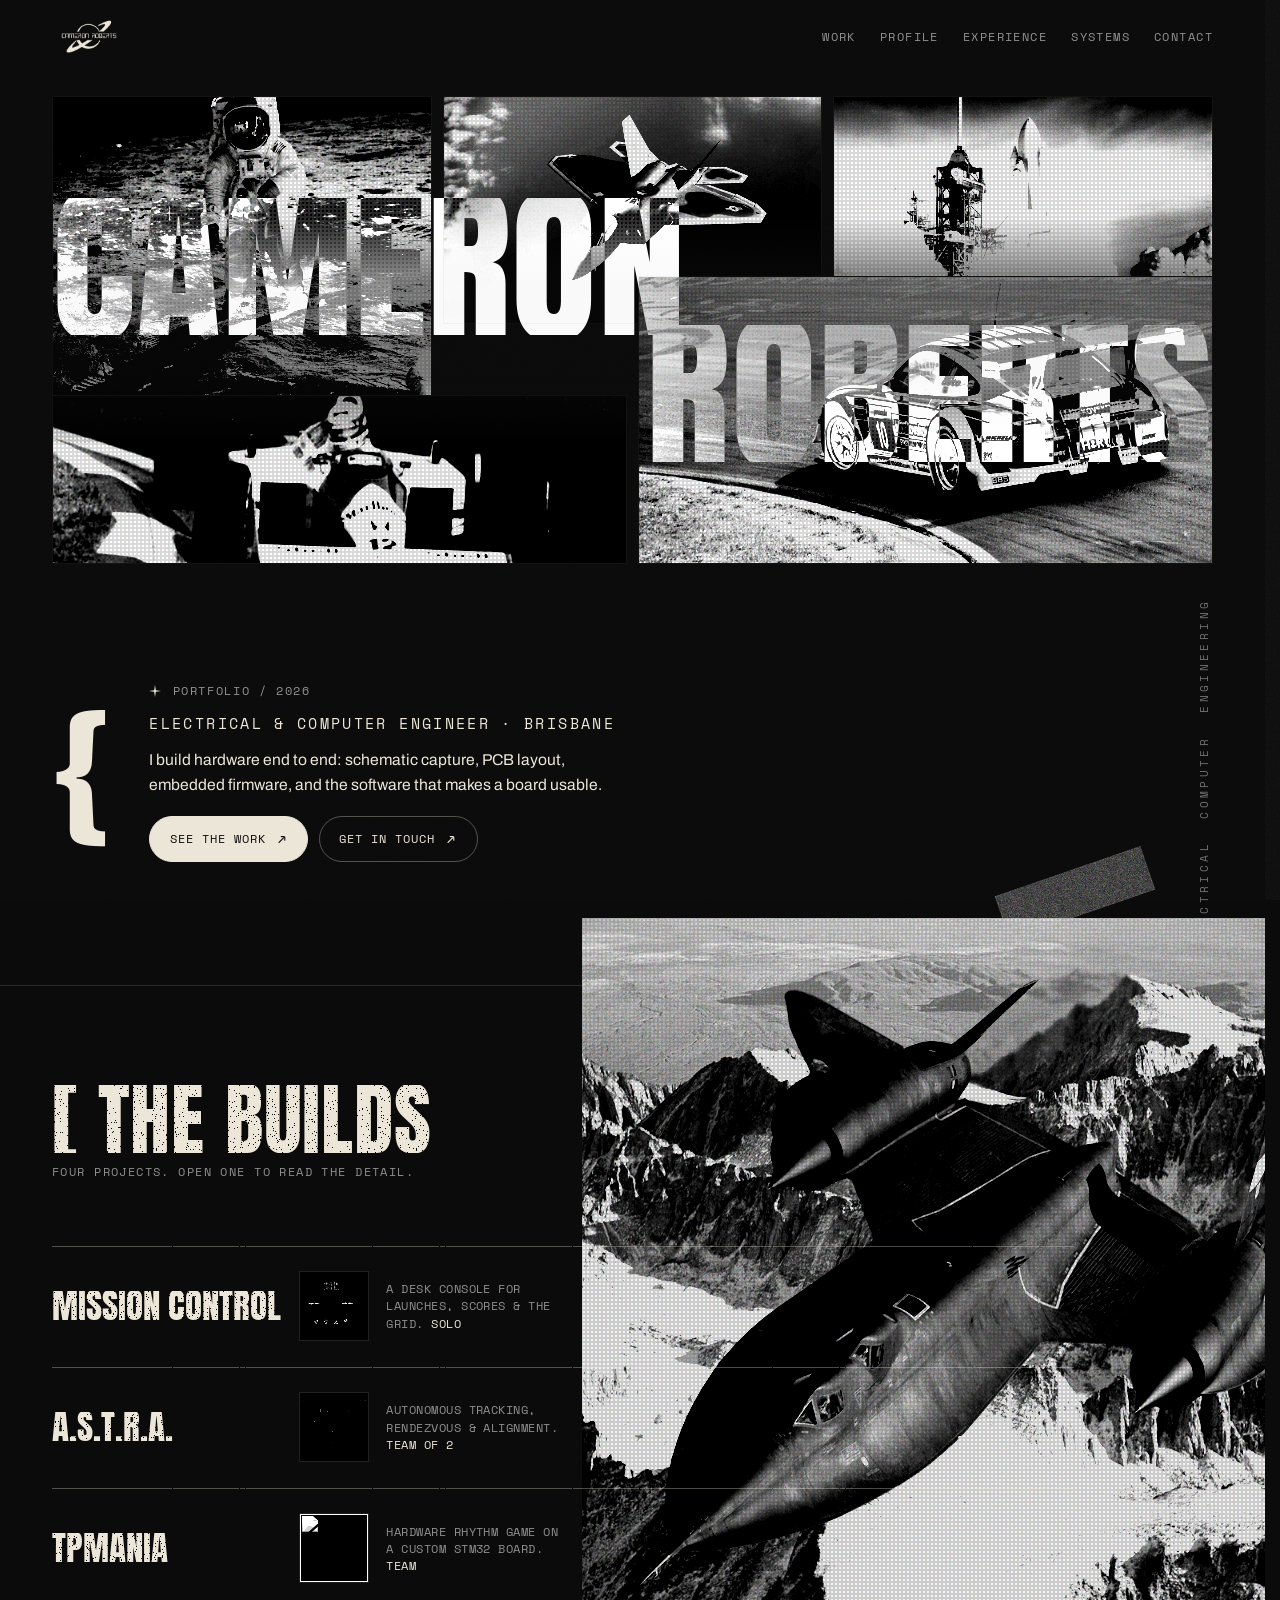
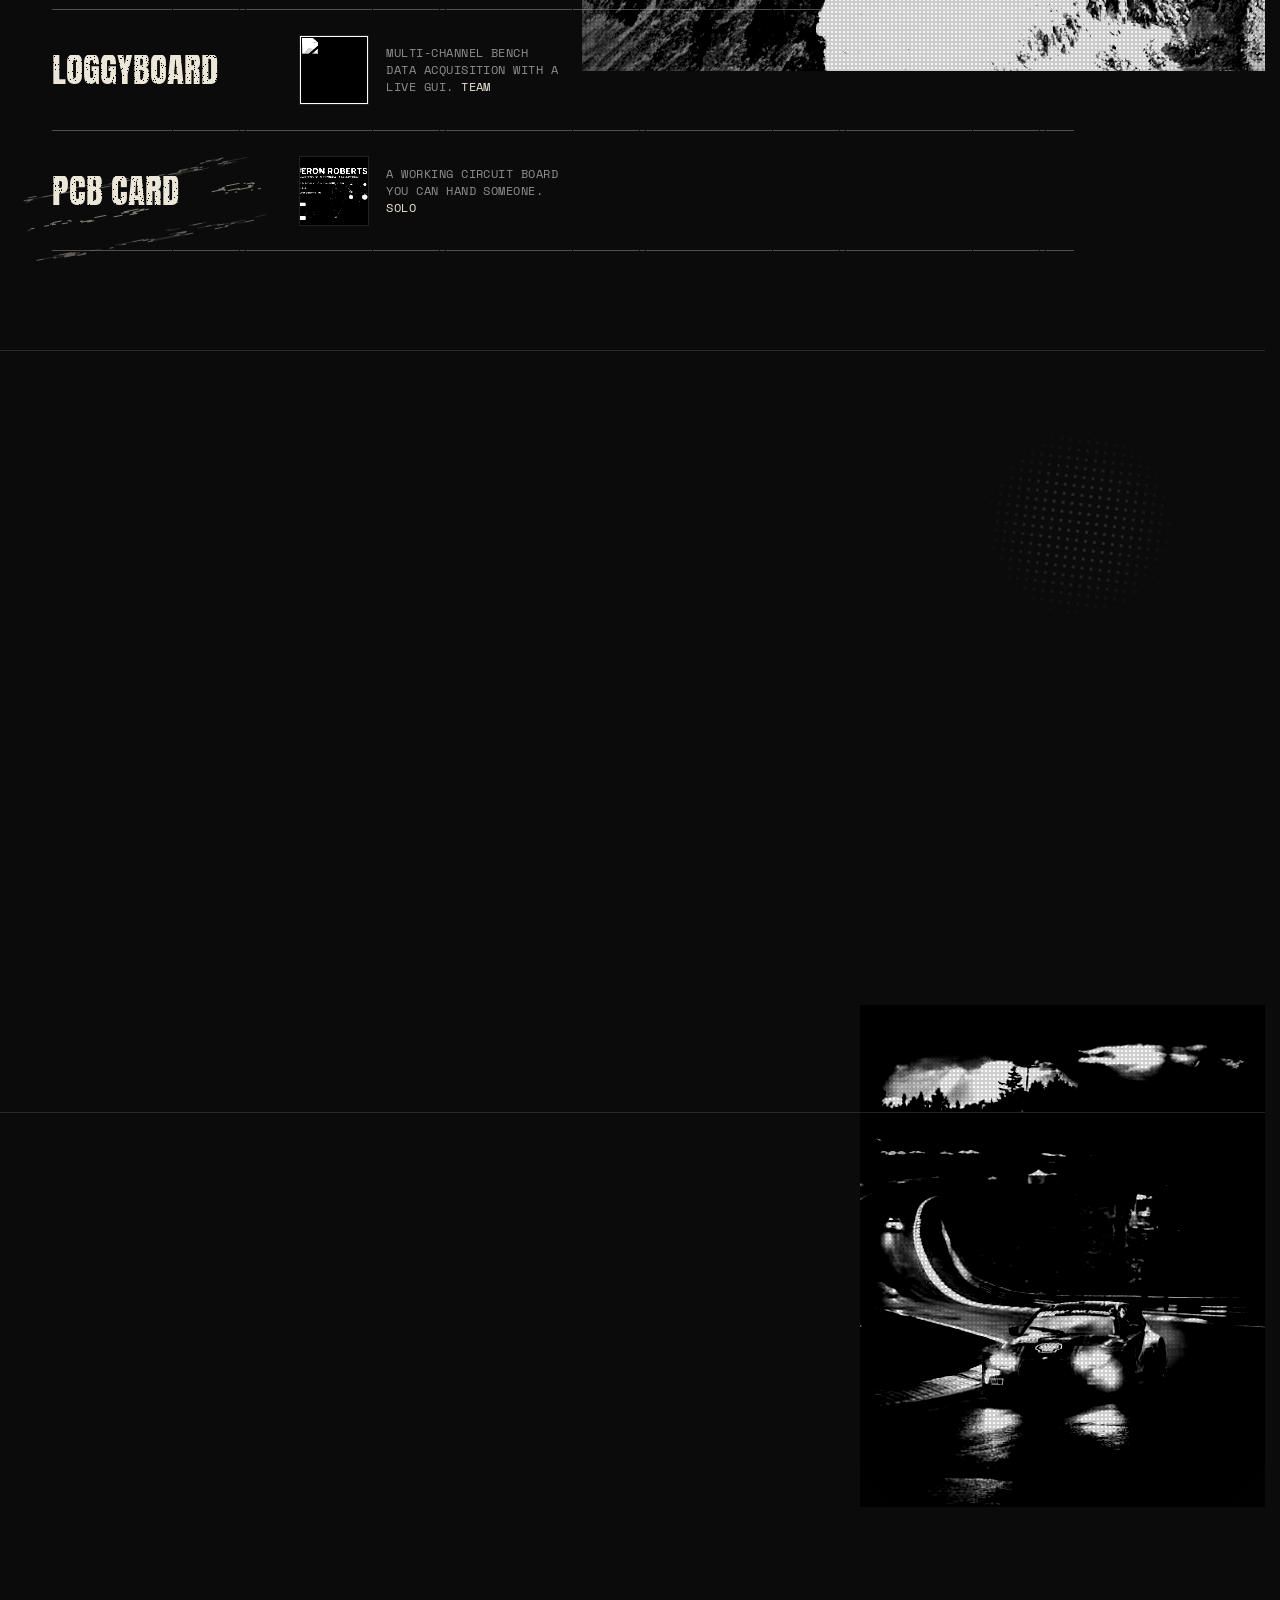
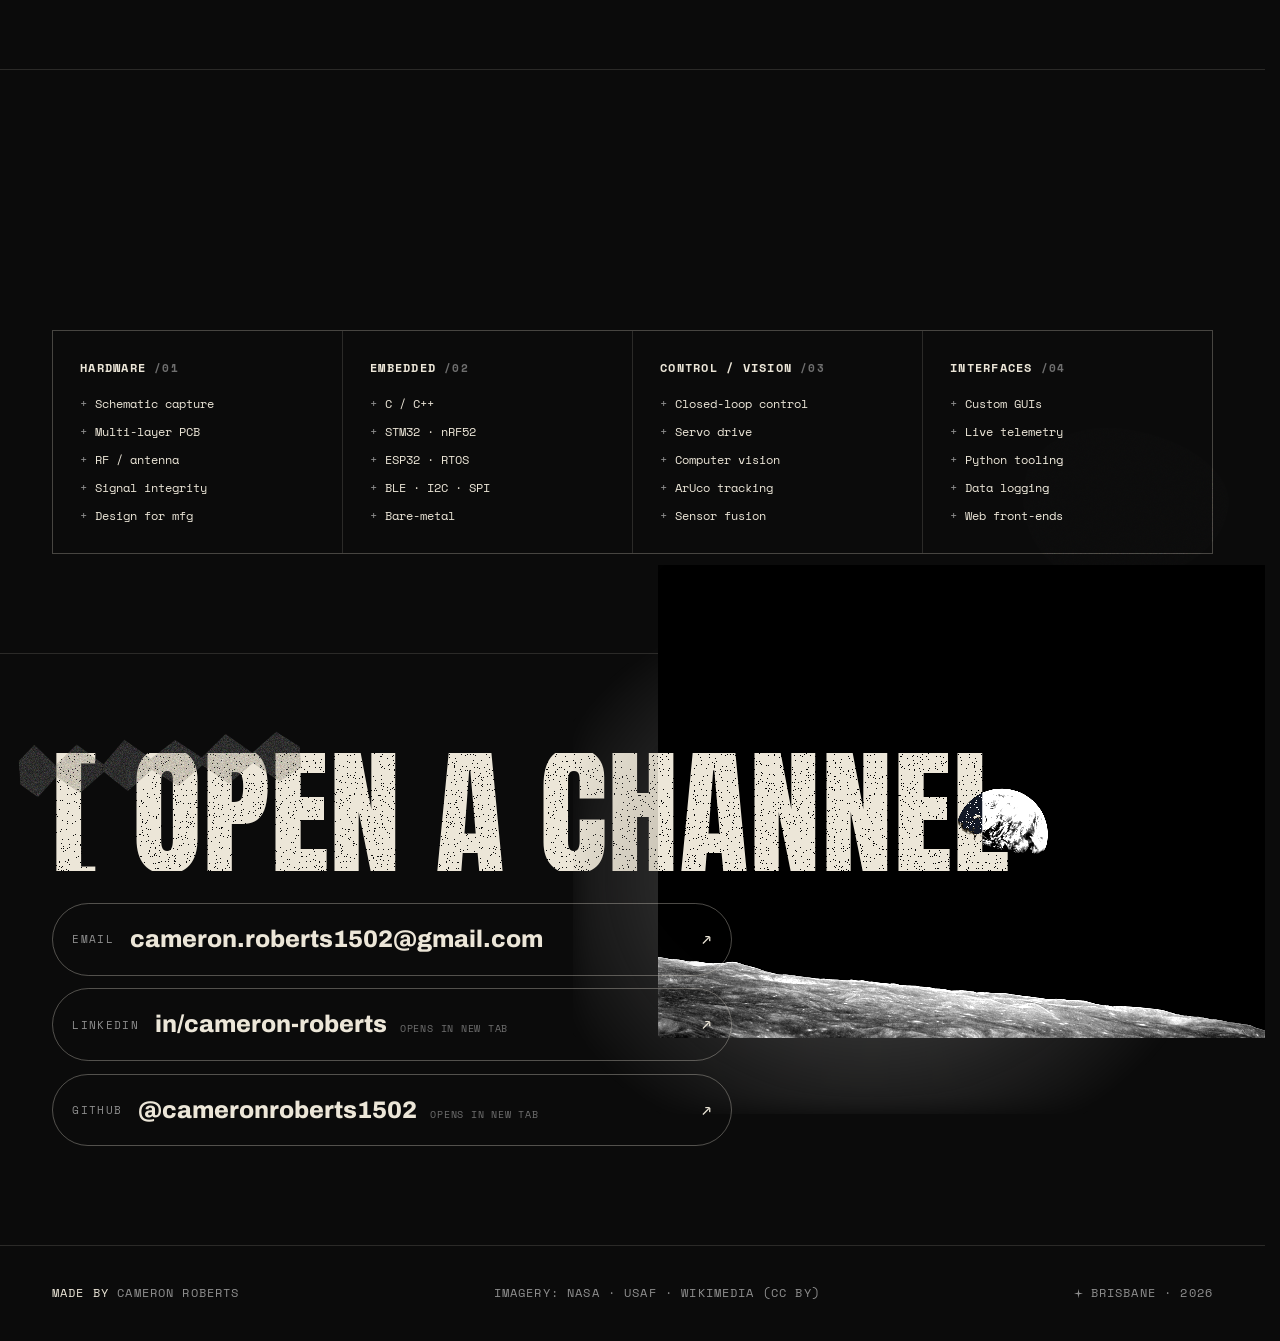
==== commit 86d861ae: "Add Experience section: Dick Johnson Racing R&D internship" ====
--- a/index.html
+++ b/index.html
@@ -19,11 +19,11 @@
 <link rel="stylesheet" href="assets/css/main.css" />
 <script>if(!window.matchMedia('(prefers-reduced-motion:reduce)').matches){document.documentElement.classList.add('js');}</script>
 <!-- intro gate: decide (synchronously) whether the 3D intro plays this load -->
-<script>(function(){var play=false;try{play=!matchMedia('(prefers-reduced-motion:reduce)').matches&&!(innerWidth<820||/Mobi|Android|iPhone|iPad/i.test(navigator.userAgent))&&!sessionStorage.getItem('introPlayed')&&!(navigator.connection&&navigator.connection.saveData);if(play){var c=document.createElement('canvas');play=!!(window.WebGLRenderingContext&&(c.getContext('webgl')||c.getContext('experimental-webgl')));}}catch(e){play=false;}window.PLAY_INTRO=play;if(play){try{sessionStorage.setItem('introPlayed','1');}catch(e){}var s=document.createElement('style');s.textContent='#loader{display:none!important}';document.head.appendChild(s);}})();</script>
+<script>(function(){var play=false;try{play=!matchMedia('(prefers-reduced-motion:reduce)').matches&&!sessionStorage.getItem('introPlayed')&&!(navigator.connection&&navigator.connection.saveData);if(play){var c=document.createElement('canvas');play=!!(window.WebGLRenderingContext&&(c.getContext('webgl')||c.getContext('experimental-webgl')));}}catch(e){play=false;}window.PLAY_INTRO=play;if(play){try{sessionStorage.setItem('introPlayed','1');}catch(e){}var s=document.createElement('style');s.textContent='#loader{display:none!important}';document.head.appendChild(s);}})();</script>
 <script type="importmap">
 {"imports":{"three":"https://cdn.jsdelivr.net/npm/three@0.160.0/build/three.module.js","three/addons/":"https://cdn.jsdelivr.net/npm/three@0.160.0/examples/jsm/","gsap":"https://cdn.jsdelivr.net/npm/gsap@3.12.5/+esm"}}
 </script>
-<script type="module" src="assets/js/intro3d.js"></script>
+<script type="module" src="assets/js/intro3d.js?v=3"></script>
 </head>
 <body>
 
@@ -42,7 +42,7 @@
   <nav class="nav" aria-label="Primary">
     <a class="brand" href="#main"><img src="assets/img/logo.png" alt="Cameron Roberts" /></a>
     <div class="nav__links">
-      <a href="#work">Work</a><a href="#profile">Profile</a><a href="#systems">Systems</a><a href="#contact">Contact</a>
+      <a href="#work">Work</a><a href="#profile">Profile</a><a href="#experience">Experience</a><a href="#systems">Systems</a><a href="#contact">Contact</a>
     </div>
   </nav>
 
@@ -142,6 +142,27 @@
           <div class="manifest__row"><span class="k">Focus</span><span class="d" aria-hidden="true"></span><span class="v">Embedded · PCB</span></div>
           <div class="manifest__row"><span class="k">Vector</span><span class="d" aria-hidden="true"></span><span class="v">Space · Defence</span></div>
           <div class="manifest__row"><span class="k">Status</span><span class="d" aria-hidden="true"></span><span class="v">Open to roles</span></div>
+        </div>
+      </div>
+    </div>
+  </section>
+
+  <!-- ============================ EXPERIENCE ============================ -->
+  <section class="sec" id="experience" aria-labelledby="experience-title">
+    <div class="wrap">
+      <header class="sec__head" data-reveal>
+        <h2 class="sec__title glitch" id="experience-title" data-text="[ Experience">[ Experience</h2>
+        <p class="sec__sub">Where I'm putting it to work</p>
+      </header>
+      <div class="profile__grid">
+        <div data-reveal>
+          <p><b>R&amp;D intern at Dick Johnson Racing.</b> Working in the research and development department of a front-running Australian Supercars team, where the engineering has to be fast, precise, and unforgiving.</p>
+        </div>
+        <div class="manifest" data-reveal>
+          <div class="manifest__row"><span class="k">Role</span><span class="d" aria-hidden="true"></span><span class="v">R&amp;D Intern</span></div>
+          <div class="manifest__row"><span class="k">Team</span><span class="d" aria-hidden="true"></span><span class="v">Dick Johnson Racing</span></div>
+          <div class="manifest__row"><span class="k">Dept</span><span class="d" aria-hidden="true"></span><span class="v">Research &amp; Development</span></div>
+          <div class="manifest__row"><span class="k">Dates</span><span class="d" aria-hidden="true"></span><span class="v">Jul 2026 — Present</span></div>
         </div>
       </div>
     </div>
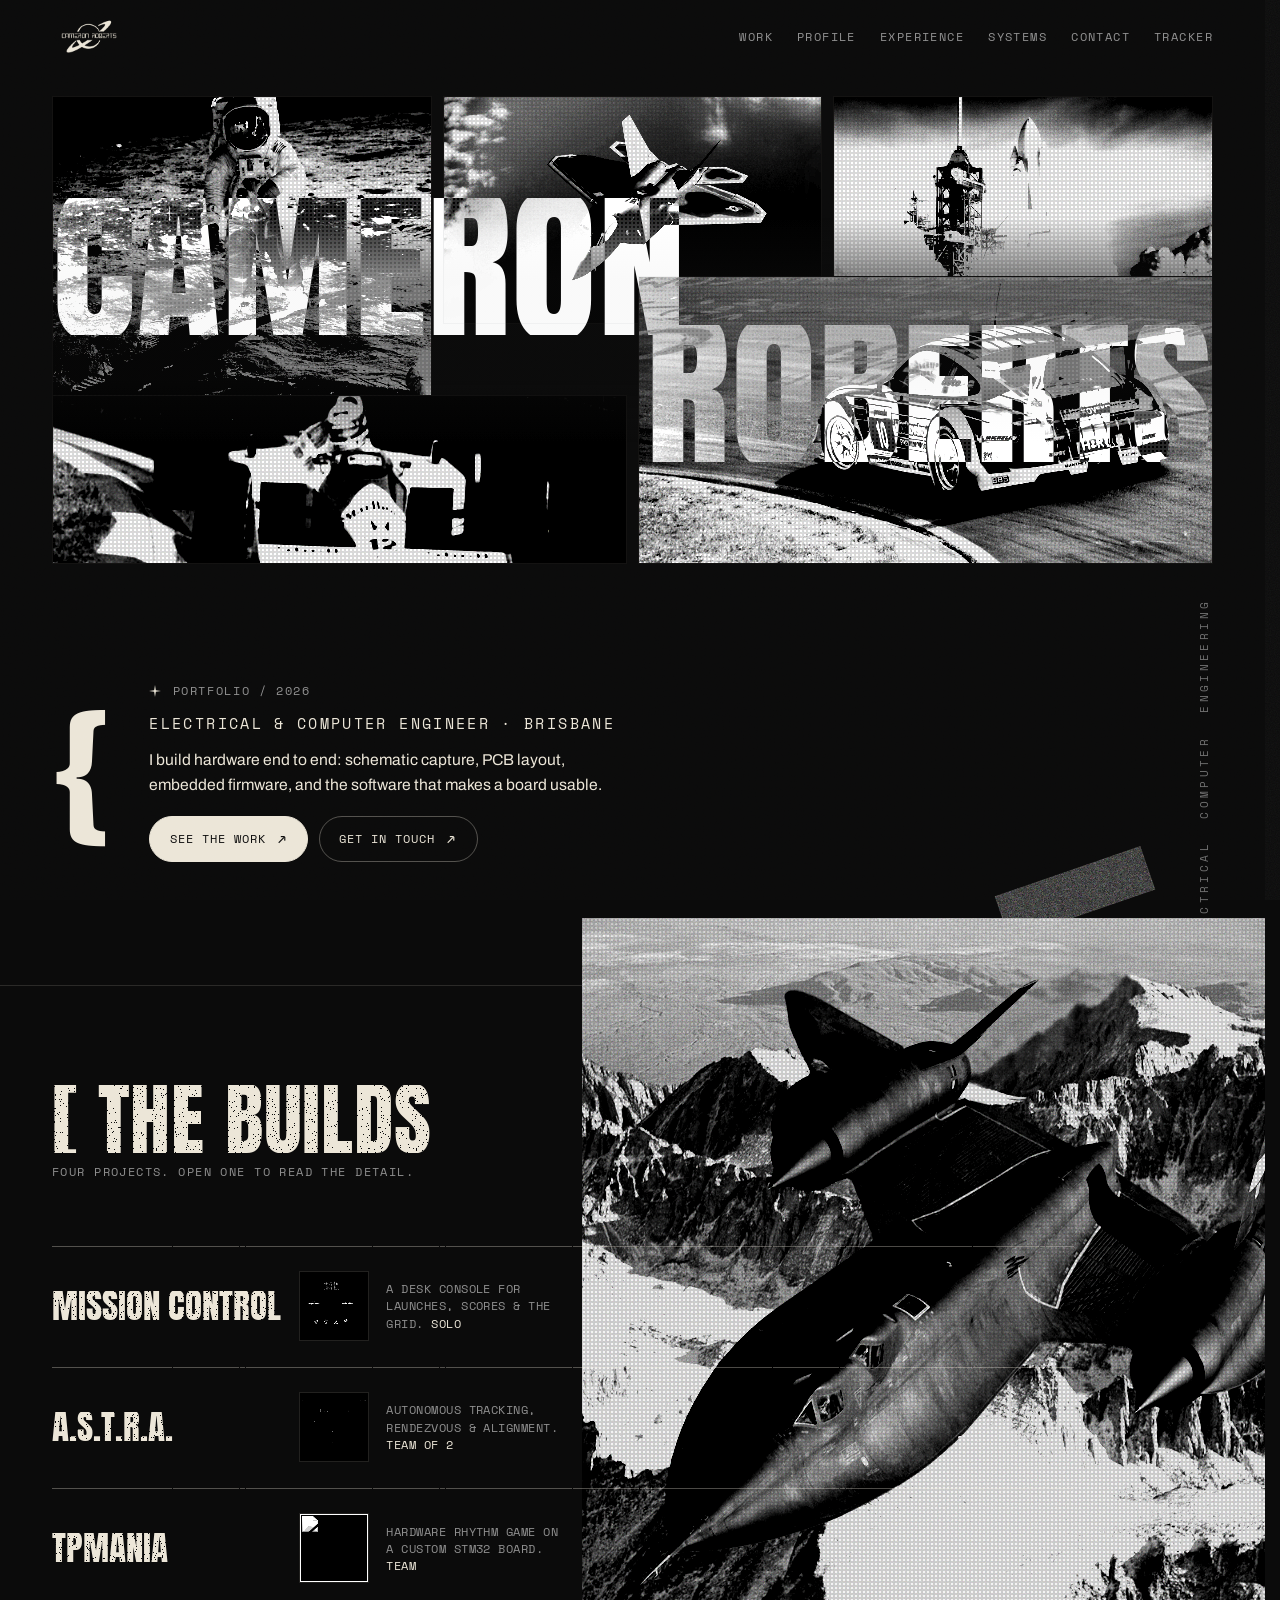
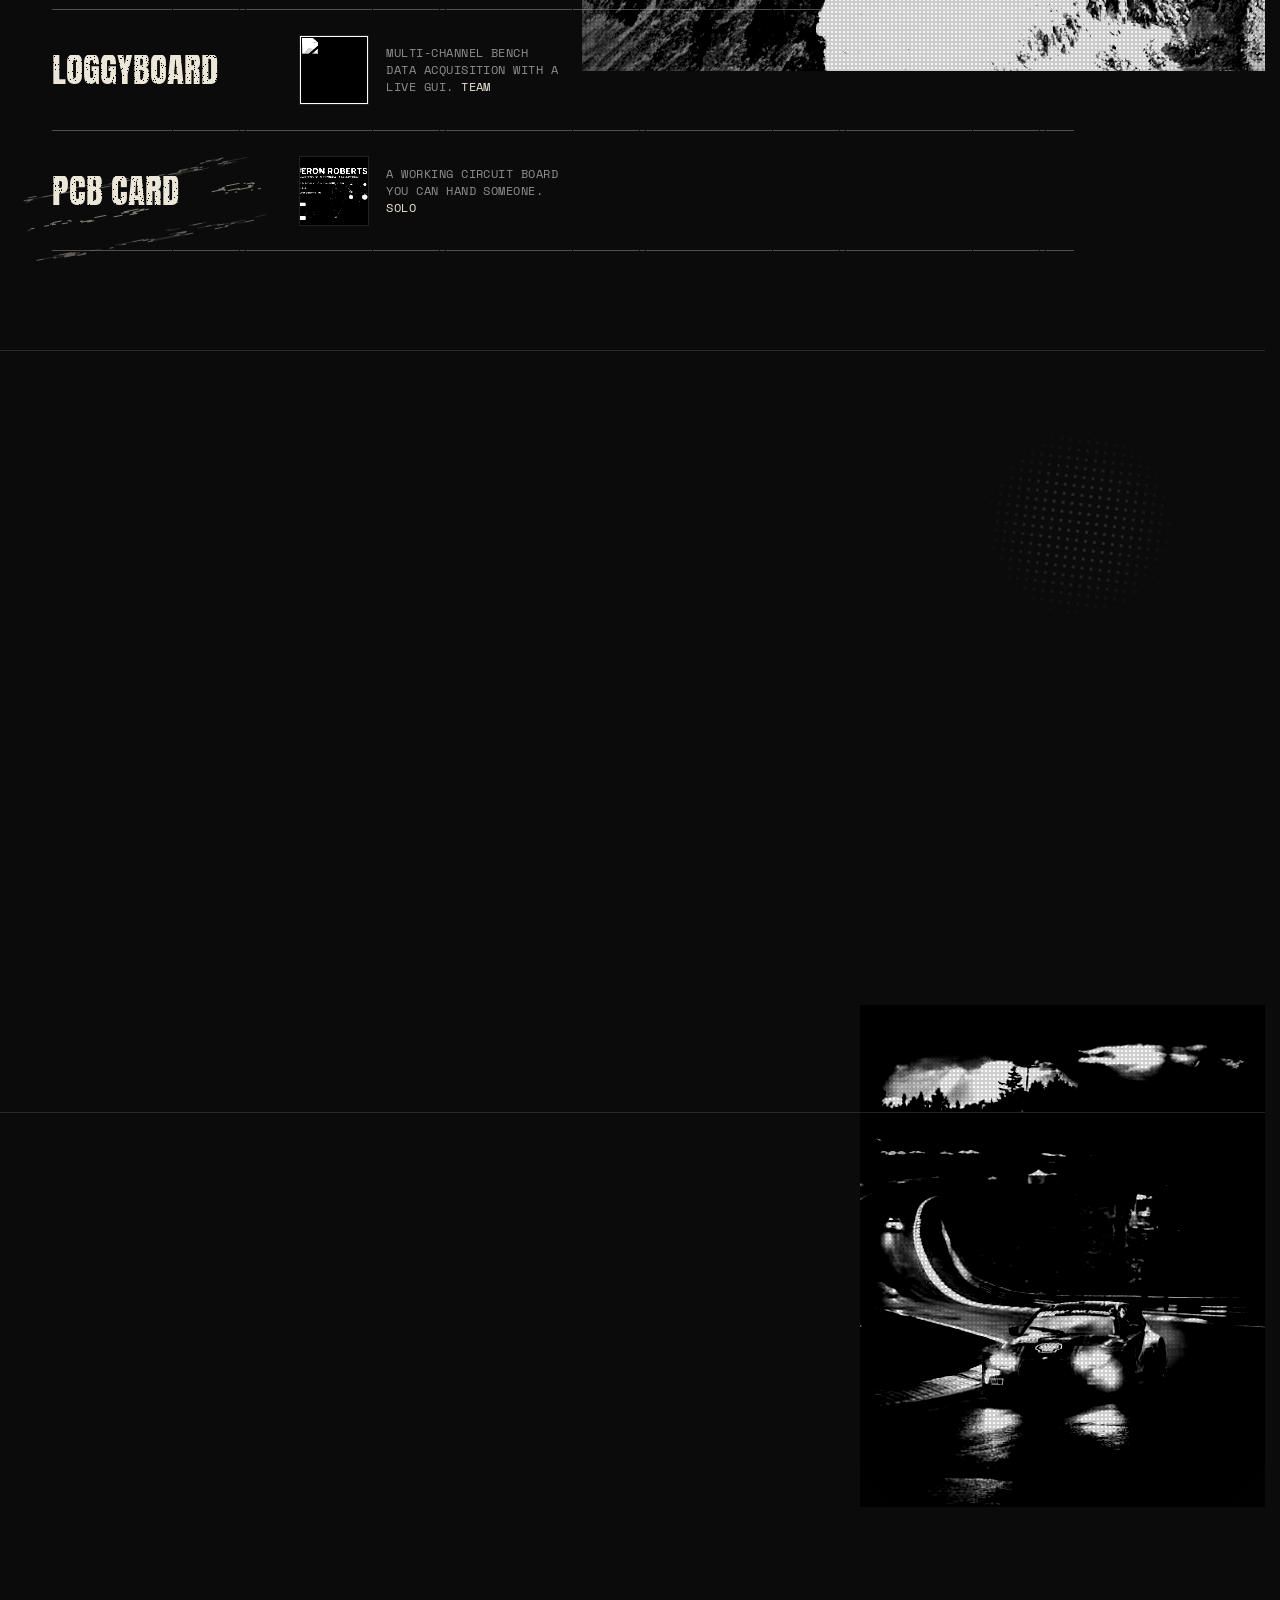
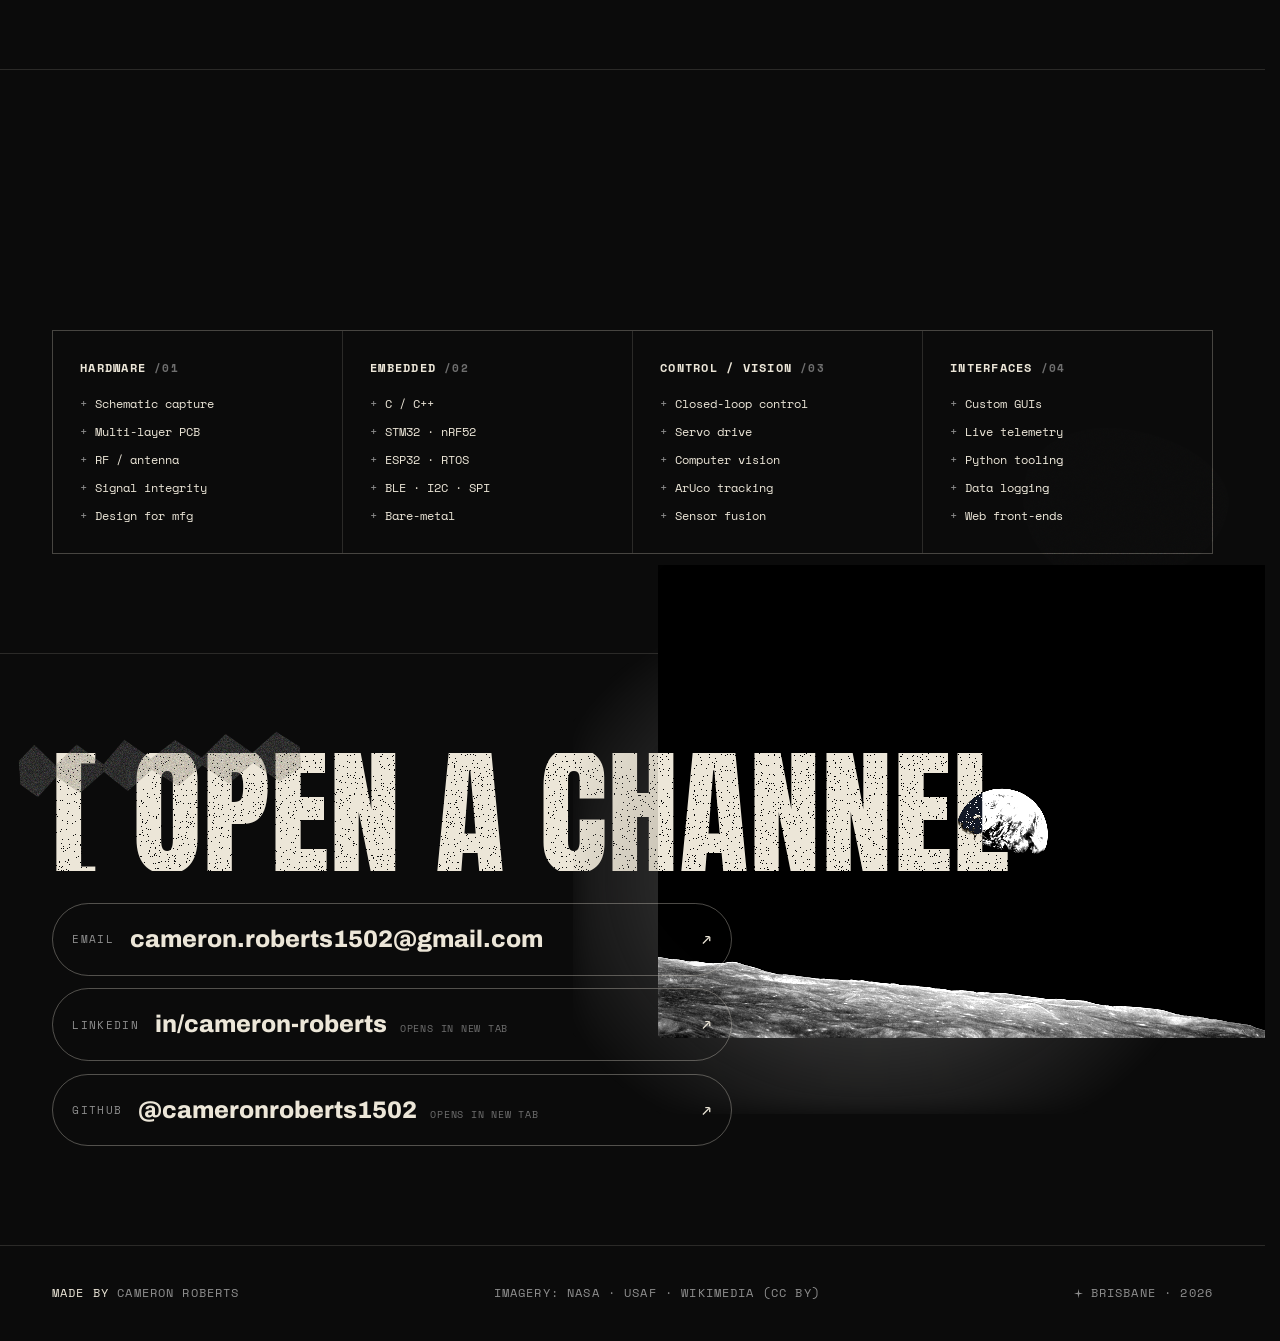
==== commit 900ba60a: "Temp: add Tracker nav link" ====
--- a/index.html
+++ b/index.html
@@ -13,6 +13,10 @@
 <meta property="og:image" content="https://cameronroberts.me/Photos/card.png" />
 <meta property="og:url" content="https://cameronroberts.me" />
 <meta name="twitter:card" content="summary_large_image" />
+<link rel="canonical" href="https://cameronroberts.me/" />
+<script type="application/ld+json">
+{"@context":"https://schema.org","@type":"Person","name":"Cameron Roberts","givenName":"Cameron","familyName":"Roberts","url":"https://cameronroberts.me/","jobTitle":"Electrical & Computer Engineer","description":"Electrical and computer engineer in Brisbane. Hardware end to end: schematic, PCB, firmware, and the software that makes it usable.","address":{"@type":"PostalAddress","addressLocality":"Brisbane","addressRegion":"QLD","addressCountry":"AU"},"alumniOf":{"@type":"CollegeOrUniversity","name":"University of Queensland"},"sameAs":["https://github.com/cameronroberts1502","https://www.linkedin.com/in/cameron-roberts-b2ba00300/"]}
+</script>
 <link rel="preconnect" href="https://fonts.googleapis.com" />
 <link rel="preconnect" href="https://fonts.gstatic.com" crossorigin />
 <link href="https://fonts.googleapis.com/css2?family=Anton&family=Archivo:wght@400;500;600;800;900&family=Space+Mono:wght@400;700&display=swap" rel="stylesheet" />
@@ -42,7 +46,7 @@
   <nav class="nav" aria-label="Primary">
     <a class="brand" href="#main"><img src="assets/img/logo.png" alt="Cameron Roberts" /></a>
     <div class="nav__links">
-      <a href="#work">Work</a><a href="#profile">Profile</a><a href="#experience">Experience</a><a href="#systems">Systems</a><a href="#contact">Contact</a>
+      <a href="#work">Work</a><a href="#profile">Profile</a><a href="#experience">Experience</a><a href="#systems">Systems</a><a href="#contact">Contact</a><a href="tracker.html">Tracker</a>
     </div>
   </nav>
 
@@ -156,7 +160,7 @@
       </header>
       <div class="profile__grid">
         <div data-reveal>
-          <p><b>R&amp;D intern at Dick Johnson Racing.</b> Working in the research and development department of a front-running Australian Supercars team, where the engineering has to be fast, precise, and unforgiving.</p>
+          <p><b>R&amp;D intern at Dick Johnson Racing.</b> Working in the research and development department of a front-running Australian Supercars team.</p>
         </div>
         <div class="manifest" data-reveal>
           <div class="manifest__row"><span class="k">Role</span><span class="d" aria-hidden="true"></span><span class="v">R&amp;D Intern</span></div>
